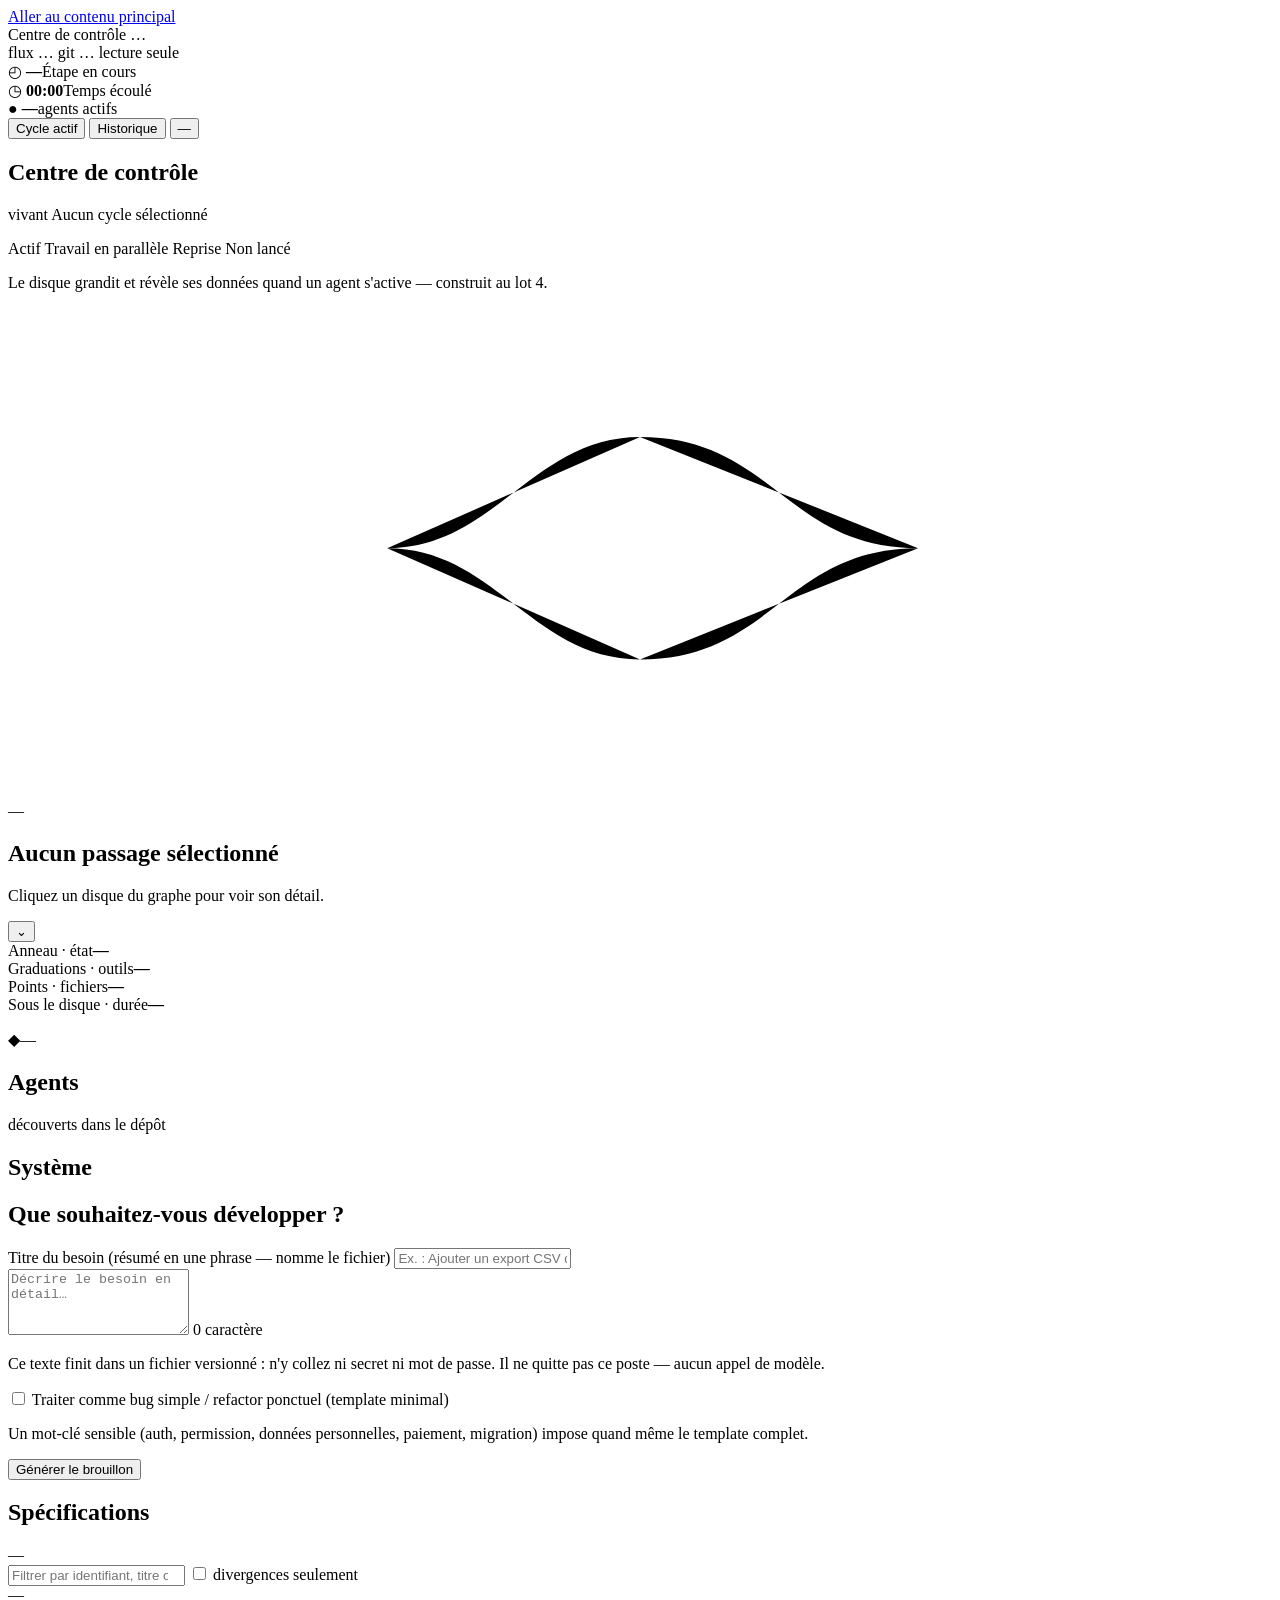
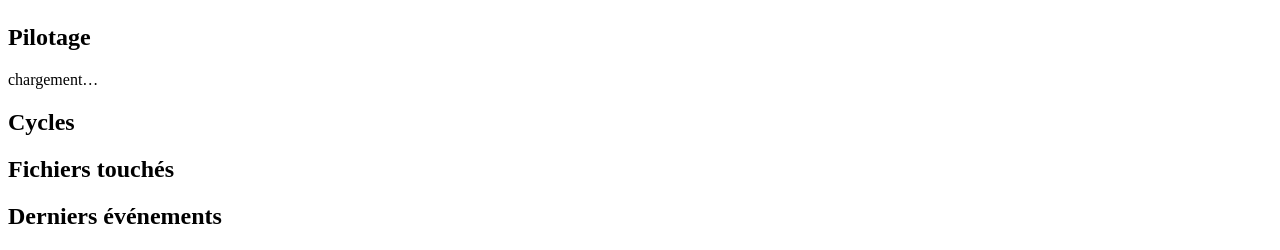
==== control-center/web/index.html @ f53a293d "feat(centre): le graphe d'agents, ses animations, et ce qui se mesure peint Lots 4 et 5 de feature-0" ====
<!doctype html>
<html lang="fr">
<head>
<meta charset="utf-8">
<meta name="viewport" content="width=device-width, initial-scale=1">
<title>Centre de contrôle</title>
<link rel="stylesheet" href="/app.css">
<!-- Amorçage synchrone (feature-019) : posait `data-section` sur <html>
     AVANT le premier rendu. Depuis la structure mono-écran (feature-021,
     cycle 2, lot 3, F7) il n'y a plus de section à masquer/afficher — ce
     script tourne encore (fichier SERVI, inchangé, hors périmètre du lot 3)
     mais son attribut n'a plus aucun lecteur côté app.js. Doit rester un
     fichier SERVI (pas de `<script>` inline : la CSP `default-src 'self'`
     interdit `unsafe-inline`, voir server.py). Thème sombre retiré
     (ADR-0033, lot 1) : ce script ne pose plus `data-theme`. -->
<script src="/theme.js"></script>
</head>
<body>

<div class="bandeau-hote" id="bandeau-hote" role="alert" hidden>
  <p id="bandeau-hote-texte"></p>
  <button type="button" id="bandeau-hote-bouton" class="action-ecriture">Réessayer</button>
</div>

<a class="skip-link" href="#main-content">Aller au contenu principal</a>

<!-- `#porte-jeton`, plus bas, doit rester ENFANT DIRECT DE <body> — c'est ce
     qui permet à `app.js` de poser `inert` sur SES FRÈRES (ce
     `.bandeau-hote`, ce lien, `.app-shell`, `.tiroir`) quand la porte est
     ouverte, et de le retirer à la fermeture (bug-017, absorbée dans ce
     cycle au titre d'ADR-0017 — voir ADR-0038). Ne pas envelopper ces
     éléments dans un conteneur commun : cela romprait la liste des frères
     que `app.js` parcourt. -->
<div class="app-shell">
  <header class="top-app-bar" id="barre">
    <div class="brand-row">
      <div class="brand">
        <span class="brand-mark" aria-hidden="true"><i></i><i></i><i></i><i></i></span>
        <span class="titre">
          <span class="marque">Centre de contrôle</span>
          <span class="projet" id="projet">…</span>
        </span>
      </div>
    </div>
    <div class="top-actions">
      <div class="status-inline">
        <span class="status-dot" aria-hidden="true" id="status-dot"></span>
        <span class="jauge" id="jauge-flux" title="connexion au flux d'événements">flux …</span>
        <span class="jauge" id="jauge-git">git …</span>
        <span class="jauge lecture-seule" id="jauge-pilotage" title="chargement de l'état d'écriture…">lecture seule</span>
      </div>
      <span class="horodatage" id="horodatage"></span>
    </div>
  </header>

  <main class="main" id="main-content" tabindex="-1">

    <div class="visually-hidden" id="a11y-announcement" aria-live="polite" aria-atomic="true"></div>

    <!-- Bande de résumé (classe adoptée `summary-band`, F0) : coquille
         statique — le câblage aux données réelles du cycle vient avec le
         graphe d'agents (F8/F9, lot 4). -->
    <section class="summary-band" aria-label="Résumé du centre de contrôle">
      <div class="summary-item">
        <span class="summary-icon" aria-hidden="true">◴</span>
        <span class="summary-copy"><strong id="summary-step">—</strong><span>Étape en cours</span></span>
      </div>
      <div class="summary-item">
        <span class="summary-icon" aria-hidden="true">◷</span>
        <span class="summary-copy"><strong id="summary-time">00:00</strong><span>Temps écoulé</span></span>
      </div>
      <div class="summary-item">
        <span class="summary-icon" aria-hidden="true">●</span>
        <span class="summary-copy"><strong id="summary-active">—</strong><span>agents actifs</span></span>
      </div>
    </section>

    <!-- Zone de travail (classe adoptée `workspace`) : le graphe d'agents
         (disques, anneau, animations — F8/F9) est construit au LOT 4, pas
         ici. Ce que ce lot livre est la COQUILLE structurelle, avec les 25
         id adoptés par F0 présents et conformes (F4a) — `#cycle-canvas` ne
         contient encore que les 7 connecteurs statiques du prototype,
         aucun disque d'agent (`agent-node`/`agent-wrap`, classes adoptées
         mais quarantinées jusqu'au lot 4 dans `F3A_CLASSES_ADOPTEES_
         ABSENTES`). Le panneau de conversation permanente (`claude-panel`)
         est hors périmètre de ce cycle (feature-022, différé par F0). -->
    <div class="workspace">
      <section class="cycle-surface" aria-labelledby="titre-cycle-surface">
        <div class="cycle-toolbar">
          <div class="cycle-tabs" role="group" aria-label="Vue des cycles">
            <button class="tab-button" type="button" aria-pressed="true">Cycle actif</button>
            <button class="tab-button" type="button" aria-pressed="false">Historique</button>
            <!-- Classe adoptée `small-button` (F0) : sélecteur de cycle,
                 décoratif à ce lot — le contenu réel (numéro de cycle) vient
                 de `rendreCycles`/`etat.workflows`, câblé ci-dessous
                 (F8/F9), la LISTE des cycles antérieurs reste dans
                 l'accordéon « Cycles » (feature-016, inchangé). -->
            <button class="small-button" type="button" id="cycle-indice" aria-label="Cycle affiché">—</button>
          </div>
        </div>

        <div class="cycle-heading-row">
          <div>
            <h1 id="titre-cycle-surface">Centre de contrôle</h1>
            <p class="cycle-subtitle">
              <span class="live-label">vivant</span>
              <span id="cycle-status">Aucun cycle sélectionné</span>
            </p>
          </div>
          <div class="legend" role="group" aria-label="Légende des états">
            <span><i class="active"></i>Actif</span>
            <span><i class="parallel"></i>Travail en parallèle</span>
            <span><i class="reprise"></i>Reprise</span>
            <span><i></i>Non lancé</span>
          </div>
        </div>

        <p class="motion-note" id="motion-note">Le disque grandit et révèle ses données quand un agent s'active — construit au lot 4.</p>

        <div class="cycle-canvas" id="cycle-canvas">
          <svg class="connector-layer" viewBox="0 0 1000 388" preserveAspectRatio="none" aria-hidden="true">
            <path id="link-spec-front" d="M100 190 C165 190 235 190 300 190"></path>
            <path id="link-front-tests" d="M300 190 C385 190 415 102 500 102"></path>
            <path id="link-front-sec" d="M300 190 C385 190 415 278 500 278"></path>
            <path id="link-tests-front2" d="M500 102 C605 102 615 190 720 190"></path>
            <path id="link-sec-front2" d="M500 278 C605 278 615 190 720 190"></path>
            <path id="link-front2-review" d="M720 190 C785 190 835 190 900 190"></path>
            <path id="link-reprise" d="M500 102 C575 28 690 42 720 190" opacity="0"></path>
          </svg>
        </div>

        <!-- Bottom sheet de détail (classe adoptée `detail-sheet`, F11,
             câblée au lot 5) : cliquer un disque du graphe la remplit ;
             chaque valeur est légendée par le libellé du `.metric` qui la
             porte (« Graduations · outils » dit ce que le chiffre compte,
             §16 PIEGES) — valeurs « — » tant que rien n'est sélectionné. -->
        <section class="detail-sheet" aria-labelledby="selected-title">
          <div class="sheet-handle" aria-hidden="true"></div>
          <div class="sheet-heading">
            <div class="selected-agent">
              <span class="selected-mark" id="selected-code">—</span>
              <span class="selected-copy">
                <h2 id="selected-title">Aucun passage sélectionné</h2>
                <p id="selected-task">Cliquez un disque du graphe pour voir son détail.</p>
              </span>
            </div>
            <button class="sheet-toggle" id="sheet-toggle" type="button" aria-expanded="true"
                    aria-controls="sheet-metrics" aria-label="Replier le détail">
              <span aria-hidden="true">⌄</span>
            </button>
          </div>
          <div class="sheet-metrics" id="sheet-metrics">
            <div class="metric"><span>Anneau · état</span><strong id="selected-state">—</strong></div>
            <div class="metric"><span>Graduations · outils</span><strong id="selected-tools">—</strong></div>
            <div class="metric"><span>Points · fichiers</span><strong id="selected-files">—</strong></div>
            <div class="metric"><span>Sous le disque · durée</span><strong id="selected-duration">—</strong></div>
          </div>
        </section>

        <!-- Fil d'état du dépôt (classe adoptée `repo-strip`, F0) — données
             RÉELLES (`etat.git`), câblé dans `rafraichir()` (lot 4) : ni
             décoratif ni figé, contrairement au reste de la coquille du
             lot 3 (PIEGES §16, tout chiffre affiché vient des données). -->
        <p class="repo-strip" id="repo-strip">
          <span aria-hidden="true">◆</span><span id="repo-strip-texte">—</span>
          <span class="ok" id="repo-strip-ok" hidden><span aria-hidden="true">●</span><span class="visually-hidden">dépôt accessible</span></span>
        </p>
      </section>
    </div>

    <section class="bloc" aria-labelledby="titre-agents">
      <h2 id="titre-agents">Agents</h2>
      <p class="note" id="note-agents">découverts dans le dépôt</p>
      <ul class="agents" id="agents"></ul>
    </section>

    <section class="bloc" aria-labelledby="titre-systeme">
      <h2 id="titre-systeme">Système</h2>
      <dl class="systeme" id="systeme"></dl>
    </section>

    <section class="bloc demande" aria-labelledby="titre-demande">
      <h2 id="titre-demande">Que souhaitez-vous développer&nbsp;?</h2>
      <div class="champ-titre">
        <label for="titre-besoin">Titre du besoin (résumé en une phrase — nomme le fichier)</label>
        <input type="text" id="titre-besoin" maxlength="200" autocomplete="off"
          placeholder="Ex. : Ajouter un export CSV des specs affichées">
      </div>
      <textarea id="prompt" rows="4"
        placeholder="Décrire le besoin en détail…"></textarea>
      <span class="compteur" id="compteur-prompt" aria-live="polite">0 caractère</span>
      <p class="note avert">
        Ce texte finit dans un fichier versionné&nbsp;: n'y collez ni secret
        ni mot de passe. Il ne quitte pas ce poste — aucun appel de modèle.
      </p>
      <label class="bascule">
        <input type="checkbox" id="derogation-minimale">
        <span>Traiter comme bug simple / refactor ponctuel (template minimal)</span>
      </label>
      <p class="note">
        Un mot-clé sensible (auth, permission, données personnelles,
        paiement, migration) impose quand même le template complet.
      </p>
      <p class="note erreur" id="erreur-generer-brouillon" role="alert" hidden></p>
      <div class="pilotage-boutons">
        <button type="button" id="bouton-generer-brouillon" class="pilotage-secondaire">Générer le brouillon</button>
      </div>
      <div id="redaction-corps"></div>
    </section>

    <!-- Kanban M3 câblé (F10, feature-021 cycle 2, lot 5) : `#kanban`
         (`.kanban-grid`) est peuplé par `rendreKanban`, lu depuis
         `etat.colonnes` (ADR-0003, jamais figé à Todo/Doing/Done) — une
         colonne par entrée, `column-<classe>` pour l'accroche visuelle.
         `#backlog-count`/`#backlog-column-count` (id adoptés, F4a) restent
         `.visually-hidden` (discrets, `#compteur-specs` reste le compteur
         visible) mais portent désormais la MÊME mesure que lui, jamais une
         seconde source de vérité. -->
    <section class="backlog" aria-labelledby="backlog-title">
      <div class="kanban-heading">
        <div class="kanban-title-row entete-bloc">
          <h2 id="backlog-title">Spécifications</h2>
          <span class="compteur" id="compteur-specs"></span>
          <span class="backlog-count visually-hidden" id="backlog-count">—</span>
        </div>
        <div class="kanban-actions filtres">
          <input type="search" id="filtre" placeholder="Filtrer par identifiant, titre ou statut…"
                 autocomplete="off" spellcheck="false">
          <label class="bascule">
            <input type="checkbox" id="filtre-divergences">
            <span>divergences seulement</span>
          </label>
        </div>
      </div>
      <div class="kanban-viewport" tabindex="0" role="region" aria-label="Backlog, défilement vertical commun aux colonnes">
        <div class="kanban-grid" id="kanban"></div>
      </div>
      <span id="backlog-column-count" class="visually-hidden">—</span>
    </section>

    <section class="bloc" aria-labelledby="titre-pilotage">
      <h2 id="titre-pilotage">Pilotage</h2>
      <div id="pilotage-corps">
        <p class="vide">chargement…</p>
      </div>
    </section>

    <section class="bloc" aria-labelledby="titre-cycles">
      <div class="entete-bloc">
        <h2 id="titre-cycles">Cycles</h2>
      </div>
      <p class="note" id="legende-cycles"></p>
      <ul id="workflows" class="cycles"></ul>
      <p class="note" id="pied-cycles"></p>
    </section>

    <section class="bloc" aria-labelledby="titre-fichiers">
      <h2 id="titre-fichiers">Fichiers touchés</h2>
      <div id="fichiers"></div>
    </section>

    <section class="bloc" aria-labelledby="titre-evenements">
      <h2 id="titre-evenements">Derniers événements</h2>
      <ol class="timeline" id="timeline"></ol>
    </section>

  </main>
</div>

<!-- Gabarit statique du disque d'agent et de la carte kanban — posé ici
     UNIQUEMENT pour fermer F3a (classes adoptées, structure complète du
     prototype) : `app.js` NE LE LIT JAMAIS, il construit ses propres
     éléments par `document.createElement` (PIEGES §38 : le bac à sable JS
     de test ne connaît que les id/classes du HTML STATIQUE — un
     `<template>` cloné à l'exécution y serait invisible, donc inutilisable
     comme SOURCE de rendu ici). `hidden` : retiré du rendu ET de l'arbre
     d'accessibilité — ce n'est ni un doublon visible ni un piège au clavier.
     Le graphe réel est construit dans `#cycle-canvas` (F8/F9) ; le kanban
     3-colonnes est câblé par `rendreKanban` (F10, lot 5) sur ces MÊMES
     classes M3 (`kanban-grid`/`kanban-column`/`feature-card`/`column-*`) —
     ce fragment garde seulement `active-card`, qu'aucune donnée réelle ne
     pilote encore (aucun signal « spec en cours de lancement »), pour que
     F3a continue de voir la classe posée quelque part dans le HTML statique. -->
<div hidden aria-hidden="true" id="gabarits-adoptes">
  <div class="agent-wrap">
    <button class="agent-node state-pending" type="button">
      <span class="work-orbit"></span>
      <span class="work-dot"></span>
      <span class="tool-ticks"></span>
      <span class="agent-face">
        <span class="agent-code">??</span>
        <span class="agent-data"><span class="file-dots"><i></i><i></i><i></i></span></span>
      </span>
    </button>
    <span class="agent-name"><strong>—</strong></span>
    <span class="agent-duration">—</span>
  </div>
  <div class="kanban-grid">
    <section class="kanban-column column-todo">
      <div class="column-title"><span class="column-label"><i></i>Todo</span><span>—</span></div>
      <article class="feature-card active-card">
        <p>—</p>
        <div class="card-footer"><span class="priority-high">—</span></div>
      </article>
    </section>
    <section class="kanban-column column-doing">
      <div class="column-title"><span class="column-label"><i></i>Doing</span><span>—</span></div>
    </section>
    <section class="kanban-column column-done">
      <div class="column-title"><span class="column-label"><i></i>Done</span><span>—</span></div>
    </section>
  </div>
</div>

<div class="tiroir" id="tiroir" hidden>
  <div class="tiroir-barre">
    <span id="tiroir-titre"></span>
    <button type="button" id="tiroir-fermer" aria-label="Fermer">✕</button>
  </div>
  <pre id="tiroir-contenu"></pre>
</div>

<div class="porte" id="porte-jeton" role="dialog" aria-modal="true"
     aria-labelledby="porte-titre" hidden>
  <div class="porte-fond"></div>
  <div class="porte-carte">
    <h2 id="porte-titre"></h2>
    <p id="porte-corps" class="note"></p>
    <label for="porte-champ">Jeton de pilotage</label>
    <input type="password" id="porte-champ" autocomplete="off" aria-describedby="porte-aide">
    <p id="porte-aide" class="note">Le même jeton sert à consulter et à lancer.</p>
    <p id="porte-erreur" class="note" role="alert" hidden></p>
    <button type="button" id="porte-bouton" class="action-ecriture"></button>
  </div>
</div>

<!-- Module PUR du diagramme de déroulé (feature-017) — chargé AVANT app.js,
     qui appelle sa fonction `disposer()`. Zéro dépendance (ADR-0006), zéro
     import : les deux fichiers partagent la portée globale d'un script
     classique, pas un module. -->
<script src="/diagramme.js"></script>
<script src="/app.js"></script>
</body>
</html>
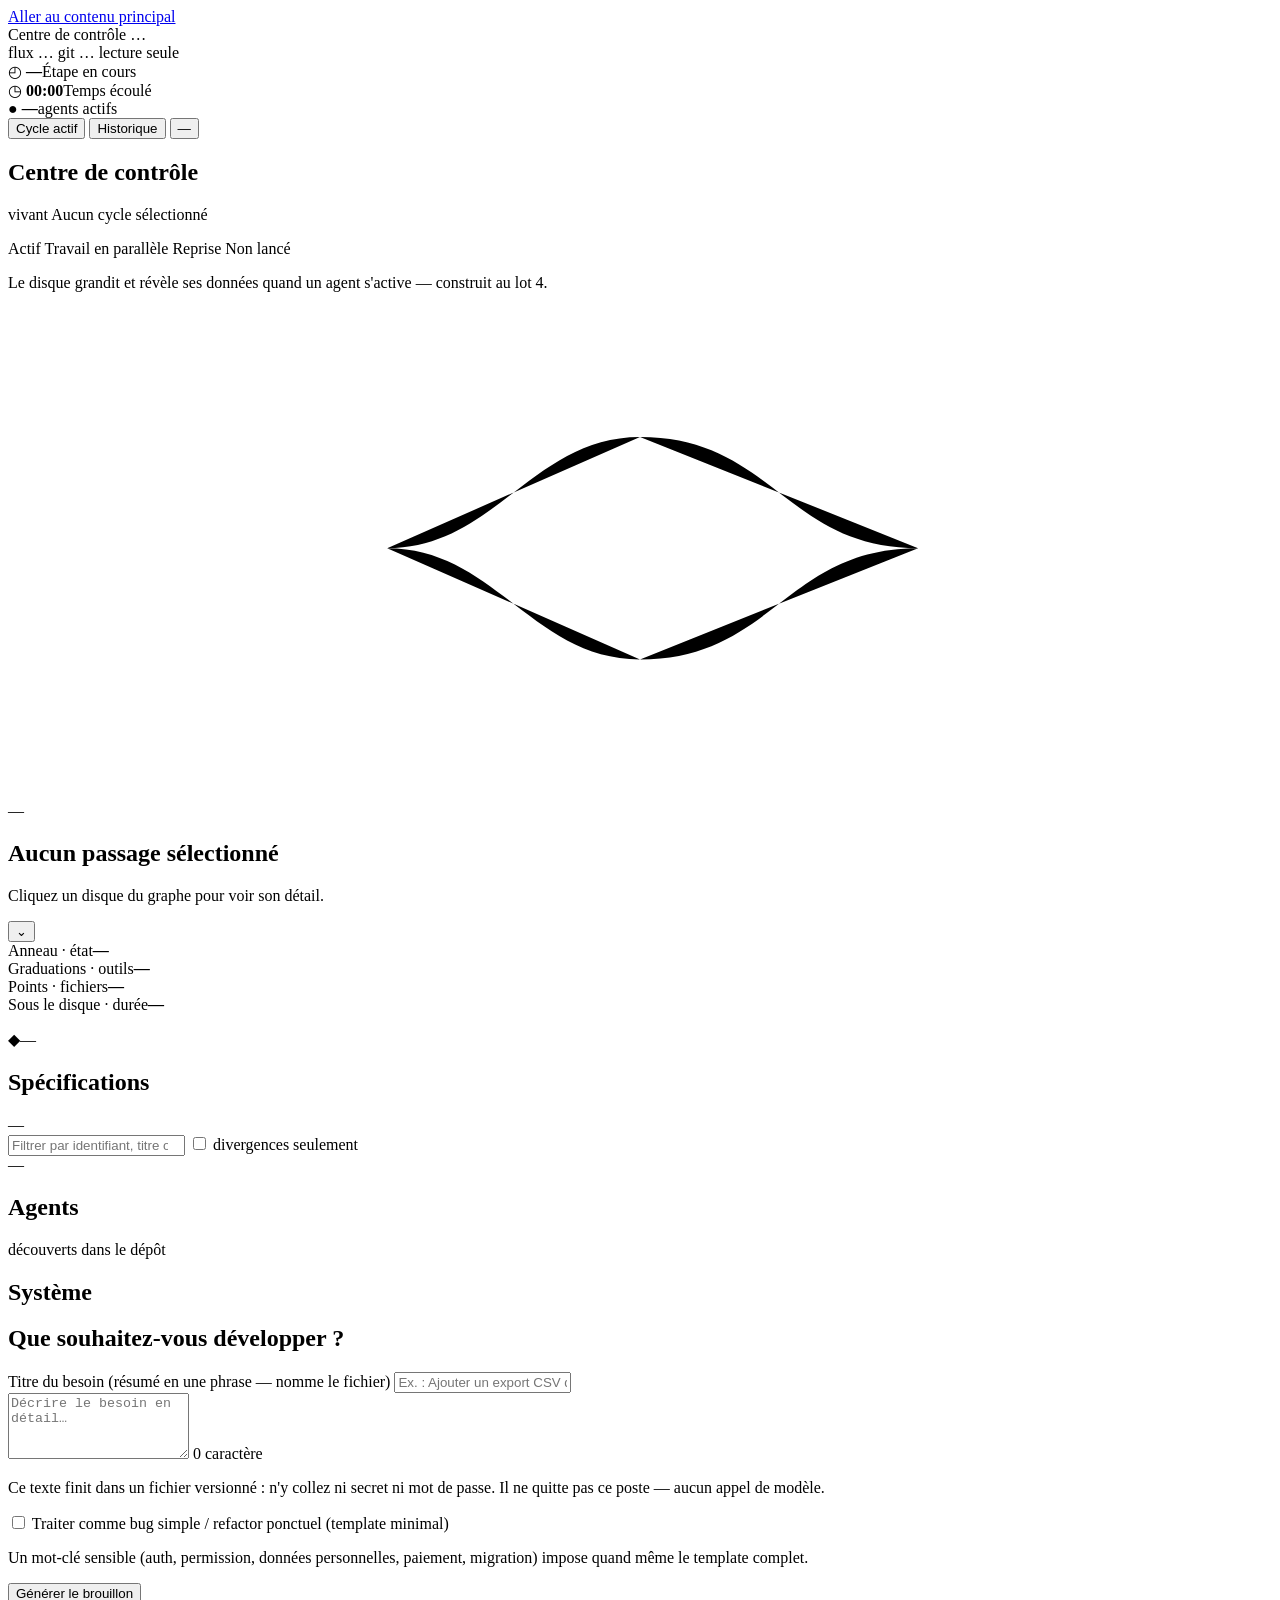
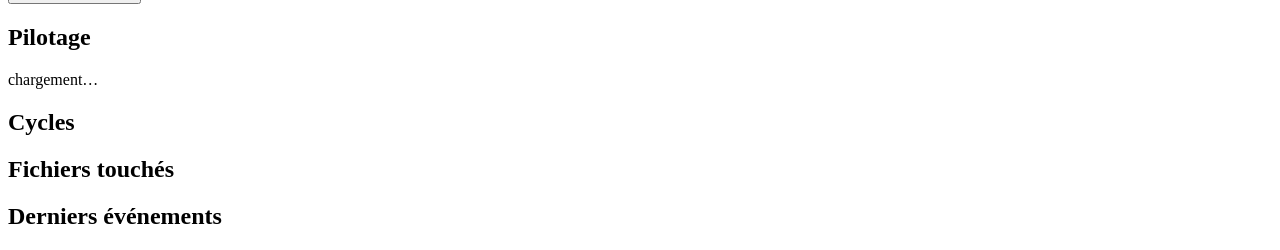
==== commit 86964f69: "fix(centre): le système visuel s'applique enfin, et deux gardes cessent d'être creuses Deux travaux " ====
--- a/control-center/web/index.html
+++ b/control-center/web/index.html
@@ -168,6 +168,42 @@
       </section>
     </div>
 
+    <!-- Kanban M3 câblé (F10, feature-021 cycle 2, lot 5) : `#kanban`
+         (`.kanban-grid`) est peuplé par `rendreKanban`, lu depuis
+         `etat.colonnes` (ADR-0003, jamais figé à Todo/Doing/Done) — une
+         colonne par entrée, `column-<classe>` pour l'accroche visuelle.
+         `#backlog-count`/`#backlog-column-count` (id adoptés, F4a) restent
+         `.visually-hidden` (discrets, `#compteur-specs` reste le compteur
+         visible) mais portent désormais la MÊME mesure que lui, jamais une
+         seconde source de vérité.
+         Remonté directement sous la feuille de détail (feature-021, cycle 2,
+         lot 6, reboucle de fidélité, F18) : le prototype place le Backlog en
+         second élément visible, juste après le graphe — cette section vivait
+         jusque-là enterrée sous Agents/Système/demande, que le prototype ne
+         positionne pas du tout (sections préexistantes du centre, conservées
+         mais reléguées APRÈS le kanban, feature-021 cycle 2 notes §2). -->
+    <section class="backlog" aria-labelledby="backlog-title">
+      <div class="kanban-heading">
+        <div class="kanban-title-row entete-bloc">
+          <h2 id="backlog-title">Spécifications</h2>
+          <span class="compteur" id="compteur-specs"></span>
+          <span class="backlog-count visually-hidden" id="backlog-count">—</span>
+        </div>
+        <div class="kanban-actions filtres">
+          <input type="search" id="filtre" placeholder="Filtrer par identifiant, titre ou statut…"
+                 autocomplete="off" spellcheck="false">
+          <label class="bascule">
+            <input type="checkbox" id="filtre-divergences">
+            <span>divergences seulement</span>
+          </label>
+        </div>
+      </div>
+      <div class="kanban-viewport" tabindex="0" role="region" aria-label="Backlog, défilement vertical commun aux colonnes">
+        <div class="kanban-grid" id="kanban"></div>
+      </div>
+      <span id="backlog-column-count" class="visually-hidden">—</span>
+    </section>
+
     <section class="bloc" aria-labelledby="titre-agents">
       <h2 id="titre-agents">Agents</h2>
       <p class="note" id="note-agents">découverts dans le dépôt</p>
@@ -206,36 +242,6 @@
         <button type="button" id="bouton-generer-brouillon" class="pilotage-secondaire">Générer le brouillon</button>
       </div>
       <div id="redaction-corps"></div>
-    </section>
-
-    <!-- Kanban M3 câblé (F10, feature-021 cycle 2, lot 5) : `#kanban`
-         (`.kanban-grid`) est peuplé par `rendreKanban`, lu depuis
-         `etat.colonnes` (ADR-0003, jamais figé à Todo/Doing/Done) — une
-         colonne par entrée, `column-<classe>` pour l'accroche visuelle.
-         `#backlog-count`/`#backlog-column-count` (id adoptés, F4a) restent
-         `.visually-hidden` (discrets, `#compteur-specs` reste le compteur
-         visible) mais portent désormais la MÊME mesure que lui, jamais une
-         seconde source de vérité. -->
-    <section class="backlog" aria-labelledby="backlog-title">
-      <div class="kanban-heading">
-        <div class="kanban-title-row entete-bloc">
-          <h2 id="backlog-title">Spécifications</h2>
-          <span class="compteur" id="compteur-specs"></span>
-          <span class="backlog-count visually-hidden" id="backlog-count">—</span>
-        </div>
-        <div class="kanban-actions filtres">
-          <input type="search" id="filtre" placeholder="Filtrer par identifiant, titre ou statut…"
-                 autocomplete="off" spellcheck="false">
-          <label class="bascule">
-            <input type="checkbox" id="filtre-divergences">
-            <span>divergences seulement</span>
-          </label>
-        </div>
-      </div>
-      <div class="kanban-viewport" tabindex="0" role="region" aria-label="Backlog, défilement vertical commun aux colonnes">
-        <div class="kanban-grid" id="kanban"></div>
-      </div>
-      <span id="backlog-column-count" class="visually-hidden">—</span>
     </section>
 
     <section class="bloc" aria-labelledby="titre-pilotage">
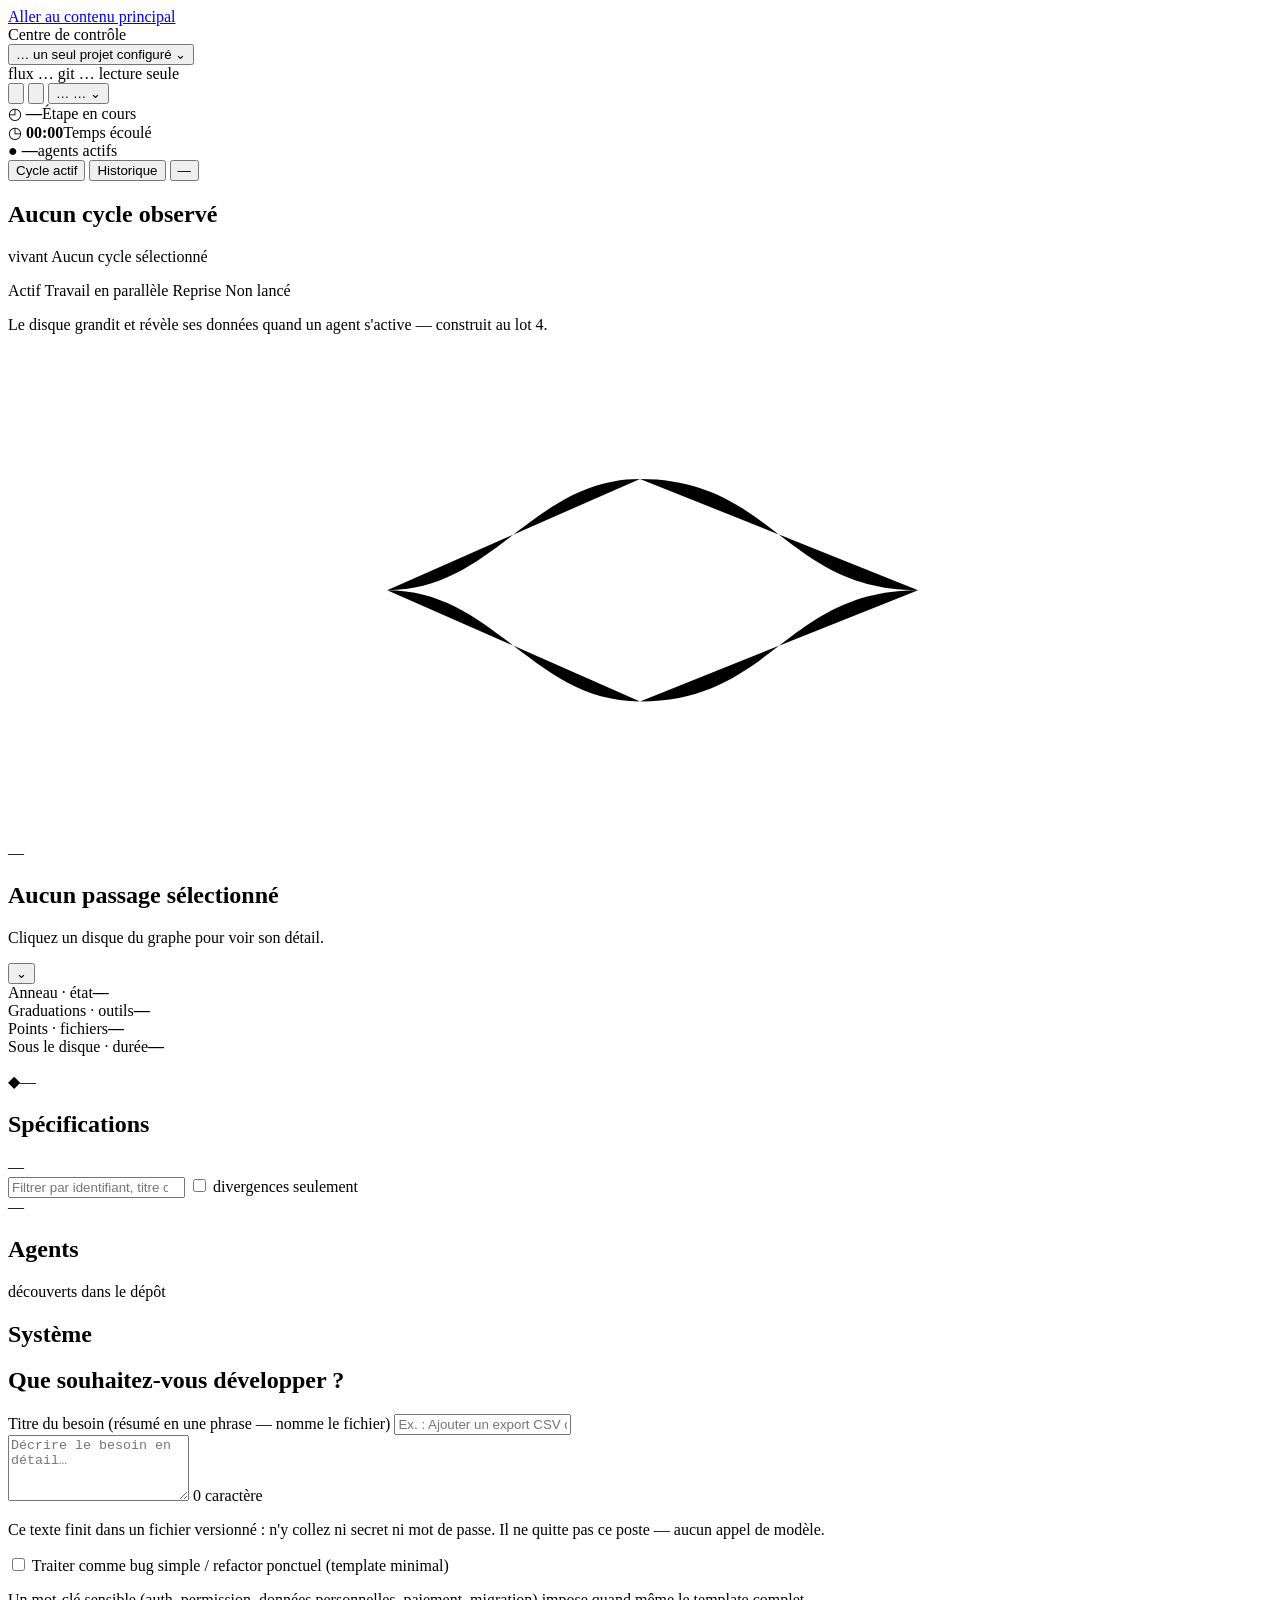
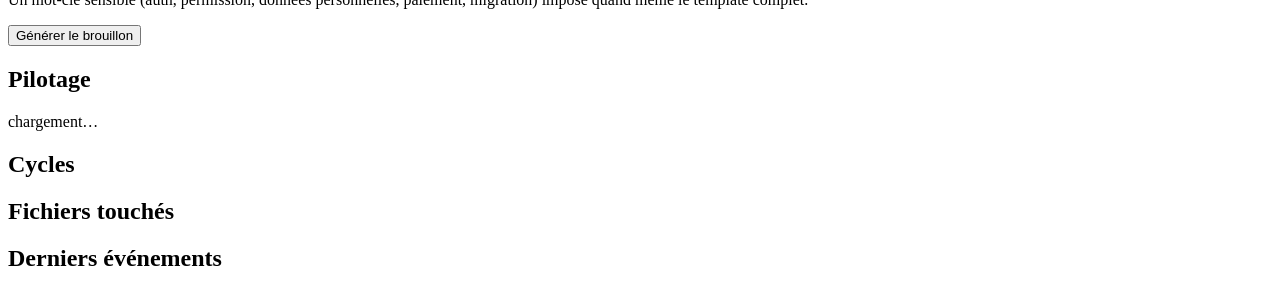
==== commit ed05766a: "feat(centre): la fidélité se mesure contre le prototype chargé, et la barre revient Lots 6, 7 et 8 d" ====
--- a/control-center/web/index.html
+++ b/control-center/web/index.html
@@ -36,11 +36,28 @@
     <div class="brand-row">
       <div class="brand">
         <span class="brand-mark" aria-hidden="true"><i></i><i></i><i></i><i></i></span>
-        <span class="titre">
-          <span class="marque">Centre de contrôle</span>
-          <span class="projet" id="projet">…</span>
-        </span>
-      </div>
+        <span class="marque">Centre de contrôle</span>
+      </div>
+      <!-- `project-switcher` FUSIONNE avec `#projet` (feature-021, cycle 2,
+           lot 7, arbitrage architect 2026-09-22 08:10, point (3)) : le
+           prototype (l.651) ne câble ce bouton nulle part dans son script
+           (0 référence) — LE REPRODUIRE INERTE EST LA FIDÉLITÉ, pas un
+           compromis. `aria-disabled="true"`, JAMAIS `disabled` : `disabled`
+           sortirait l'élément du parcours clavier, et le motif ne
+           s'annoncerait alors jamais. Un SEUL projet configuré aujourd'hui
+           (`config.py`, défaut "Projet sans nom") : le motif est donc écrit
+           en TEXTE VISIBLE à côté du nom, pas seulement dans l'aria-label —
+           écart déclaré et assumé au prototype, qui ne montre qu'un
+           chevron. Deux états du nom : projet nommé, ou défaut backend
+           « Projet sans nom » — les deux sont déjà servis tels quels par
+           `etat.projet` (`app.js`), rien à ajouter côté frontend pour ce
+           second état. -->
+      <button class="project-switcher" type="button" aria-disabled="true"
+              aria-label="Changer de projet — un seul projet configuré">
+        <span class="projet" id="projet">…</span>
+        <span class="project-switcher-motif">un seul projet configuré</span>
+        <span aria-hidden="true">⌄</span>
+      </button>
     </div>
     <div class="top-actions">
       <div class="status-inline">
@@ -49,6 +66,43 @@
         <span class="jauge" id="jauge-git">git …</span>
         <span class="jauge lecture-seule" id="jauge-pilotage" title="chargement de l'état d'écriture…">lecture seule</span>
       </div>
+      <!-- Markup/classes/cible 48px repris TELS QUELS du prototype (l.655),
+           même traitement inerte que `project-switcher` : `aria-disabled`,
+           motif en clair dans l'aria-label, AUCUN `:hover` (un survol actif
+           suggérerait une affordance qui n'existe pas). Badge « 3 » RETIRÉ
+           (donnée d'exemple, décision humaine 2026-09-22) : aucune source de
+           données de notifications n'existe dans ce module — l'élément
+           reste dans le DOM (classe adoptée F0) mais `hidden`, jamais un
+           compte fabriqué. -->
+      <button class="icon-button notification-button" type="button" aria-disabled="true"
+              aria-label="Notifications — aucune notification disponible depuis l'interface">
+        <svg viewBox="0 0 24 24" aria-hidden="true" focusable="false"><path d="M18 8a6 6 0 0 0-12 0c0 7-3 7-3 9h18c0-2-3-2-3-9"></path><path d="M10 21h4"></path></svg>
+        <span class="notification-badge" aria-hidden="true" hidden></span>
+      </button>
+      <!-- Prototype l.659 : « Ouvrir les réglages ». Aucun réglage n'est
+           exposé par ce module — pas de propriétaire fonctionnel — un
+           bouton mort étant interdit, le motif l'annonce en clair
+           (feature-021, cycle 2, lot 7). -->
+      <button class="icon-button" type="button" aria-disabled="true"
+              aria-label="Réglages — aucun réglage disponible depuis l'interface">
+        <svg viewBox="0 0 24 24" aria-hidden="true" focusable="false"><path d="M12.22 2h-.44a2 2 0 0 0-2 2v.18a2 2 0 0 1-1 1.73l-.43.25a2 2 0 0 1-2 0l-.15-.08a2 2 0 0 0-2.73.73l-.22.38a2 2 0 0 0 .73 2.73l.15.09a2 2 0 0 1 1 1.74v.5a2 2 0 0 1-1 1.74l-.15.09a2 2 0 0 0-.73 2.73l.22.38a2 2 0 0 0 2.73.73l.15-.08a2 2 0 0 1 2 0l.43.25a2 2 0 0 1 1 1.73V20a2 2 0 0 0 2 2h.44a2 2 0 0 0 2-2v-.18a2 2 0 0 1 1-1.73l.43-.25a2 2 0 0 1 2 0l.15.08a2 2 0 0 0 2.73-.73l.22-.38a2 2 0 0 0-.73-2.73l-.15-.09a2 2 0 0 1-1-1.74v-.5a2 2 0 0 1 1-1.74l.15-.09a2 2 0 0 0 .73-2.73l-.22-.38a2 2 0 0 0-2.73-.73l-.15.08a2 2 0 0 1-2 0l-.43-.25a2 2 0 0 1-1-1.73V4a2 2 0 0 0-2-2Z"></path><circle cx="12" cy="12" r="3"></circle></svg>
+      </button>
+      <!-- Identité (feature-021, cycle 2, lot 7, GATE S4) : SEULE source
+           autorisée = `git config --get user.name`, exposée UNIQUEMENT par
+           `/api/etat.identite` (S4.1/S4.3, jamais `user.email`). Initiales
+           dérivées CÔTÉ CLIENT du nom réel (S4.2, `initialesDepuisNom`,
+           app.js) — jamais une image externe, la CSP `img-src 'self' data:`
+           n'est pas assouplie. `account-button` reste INERTE (S4.5) :
+           n'appelle AUCUNE route, même traitement `aria-disabled` que les
+           autres contrôles inertes de cette barre. Contenu initial neutre,
+           remplacé par `rendreIdentite()` (app.js) dès la première réponse
+           de `/api/etat`. -->
+      <button class="account-button" type="button" id="account-button" aria-disabled="true"
+              aria-label="Compte — identité non disponible, aucune action de compte disponible depuis l'interface">
+        <span class="avatar" id="avatar" aria-hidden="true">…</span>
+        <span class="user-name" id="user-name">…</span>
+        <span aria-hidden="true">⌄</span>
+      </button>
       <span class="horodatage" id="horodatage"></span>
     </div>
   </header>
@@ -85,7 +139,7 @@
          ABSENTES`). Le panneau de conversation permanente (`claude-panel`)
          est hors périmètre de ce cycle (feature-022, différé par F0). -->
     <div class="workspace">
-      <section class="cycle-surface" aria-labelledby="titre-cycle-surface">
+      <section class="cycle-surface" aria-labelledby="cycle-title">
         <div class="cycle-toolbar">
           <div class="cycle-tabs" role="group" aria-label="Vue des cycles">
             <button class="tab-button" type="button" aria-pressed="true">Cycle actif</button>
@@ -101,7 +155,16 @@
 
         <div class="cycle-heading-row">
           <div>
-            <h1 id="titre-cycle-surface">Centre de contrôle</h1>
+            <!-- id ADOPTÉ du prototype (l.687, PARTITION_IDS) — cible
+                 `aria-labelledby` de `.cycle-surface`, jamais une chaîne
+                 vide (feature-021, cycle 2, lot 7). TROIS états prévus
+                 (ADR-0023) : titre de spec connu (lot 10, pas encore
+                 câblé) ; pas de titre mais cycle OBSERVÉ → « Cycle #N »
+                 (`indice_cycle`, donnée réelle, `app.js`) ; aucun cycle
+                 observé → libellé factuel dédié, posé ici comme contenu
+                 initial et repris tel quel par `app.js` tant qu'aucun
+                 cycle n'est chargé. -->
+            <h1 id="cycle-title">Aucun cycle observé</h1>
             <p class="cycle-subtitle">
               <span class="live-label">vivant</span>
               <span id="cycle-status">Aucun cycle sélectionné</span>
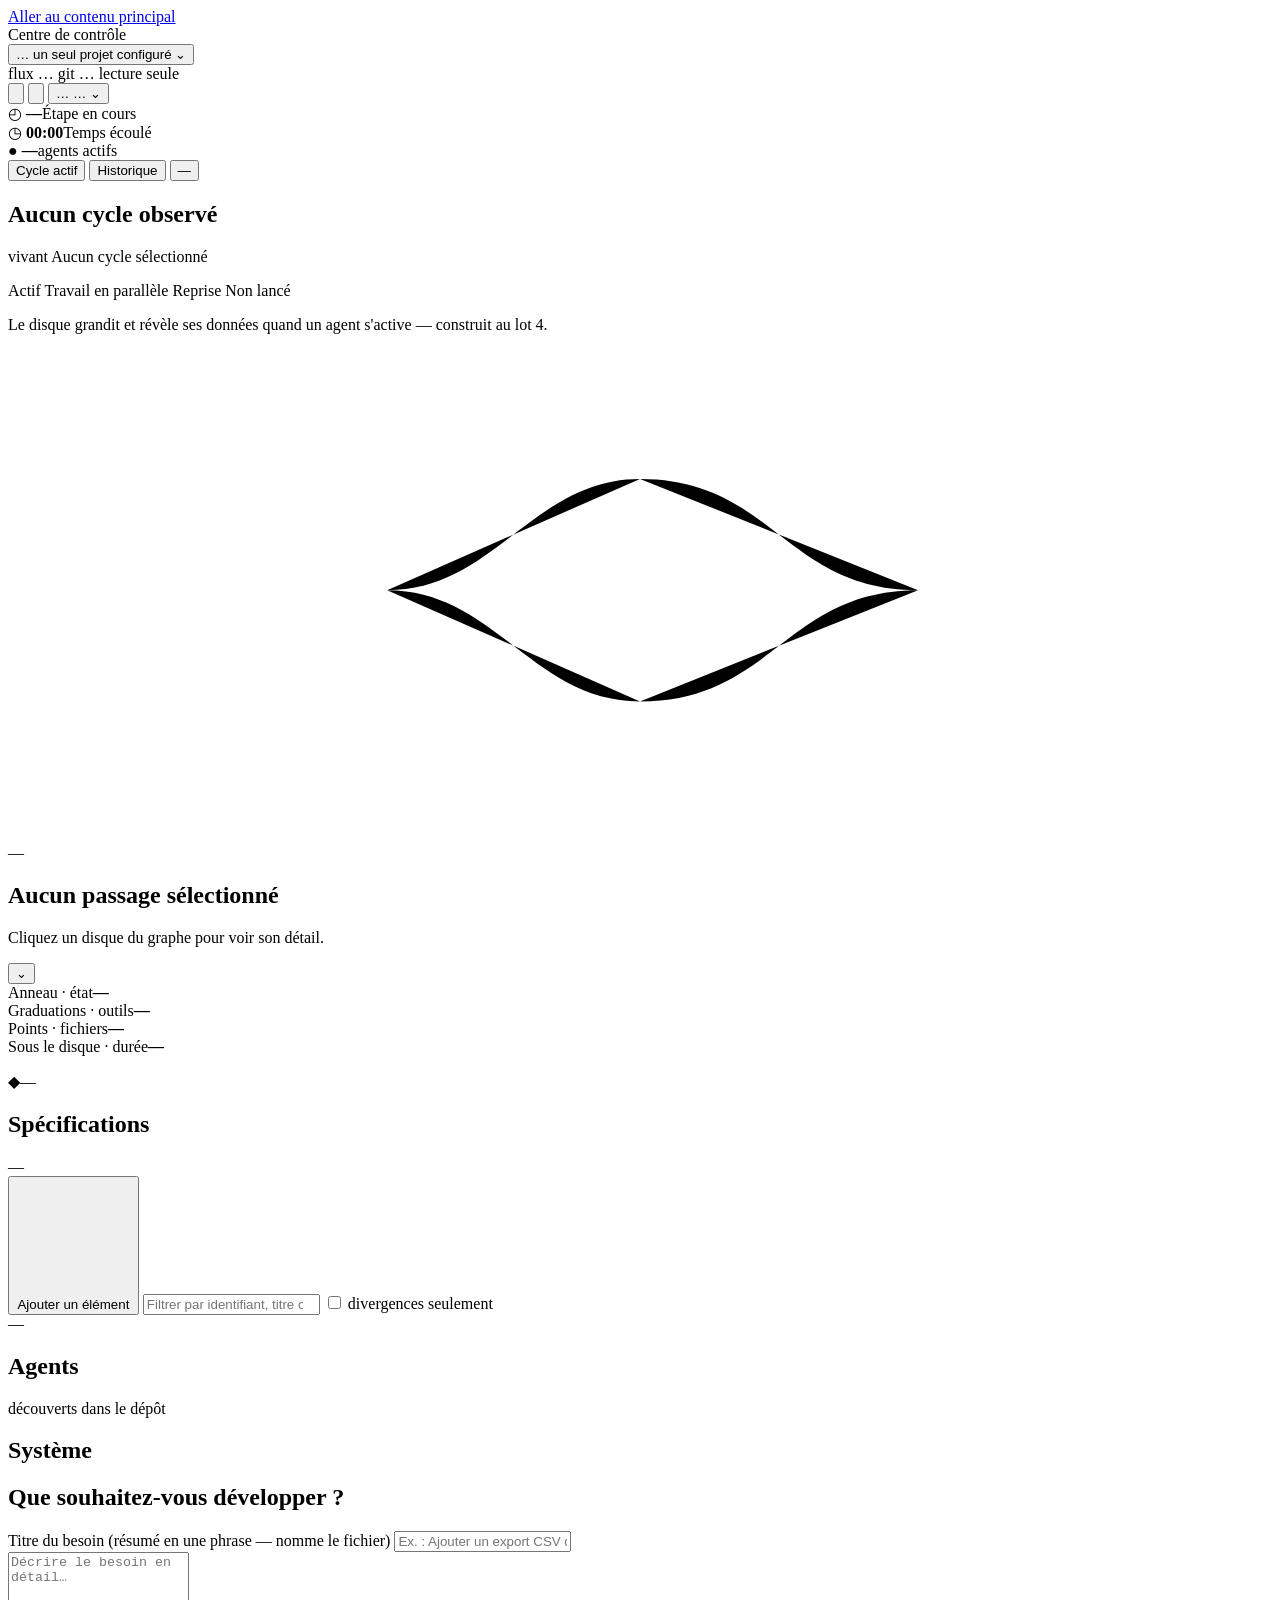
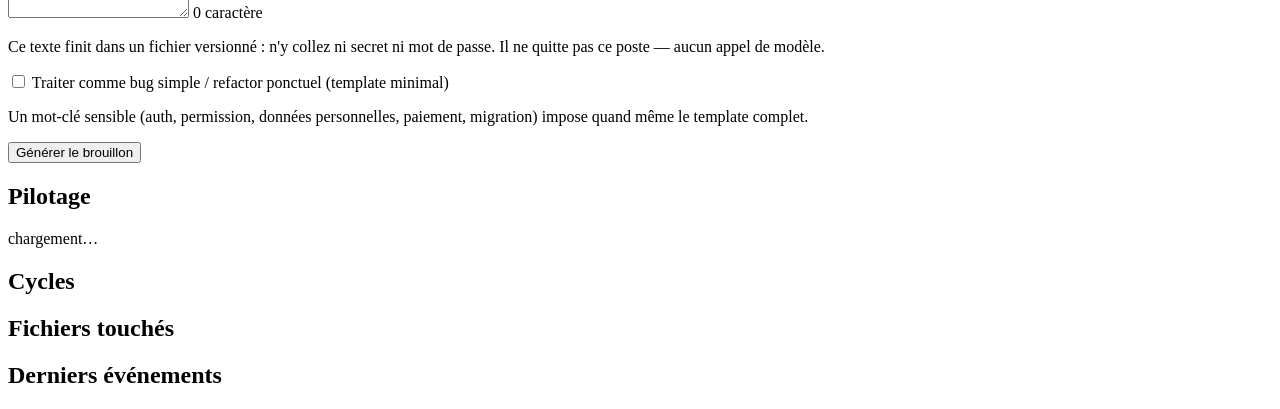
==== commit d7682c38: "feat(centre): les modales du backlog, et une barre de progression qui ne ment pas Lot 10 de feature-" ====
--- a/control-center/web/index.html
+++ b/control-center/web/index.html
@@ -253,6 +253,19 @@
           <span class="backlog-count visually-hidden" id="backlog-count">—</span>
         </div>
         <div class="kanban-actions filtres">
+          <!-- `open-add-item`/`add-item-button` repris du prototype (l.769,
+               feature-025, lots 9-10). ⚠️ Écart déclaré : le formulaire qu'il
+               ouvre reste INERTE à la soumission — `#add-item-dialog` fait
+               partie du périmètre visuel/structurel de ce lot (F0, table de
+               partition), mais la rédaction de la spec par Claude est
+               `feature-024`, hors périmètre (voir la section « Hors
+               périmètre » de cette spec). `surSoumissionAjoutInerte`
+               (app.js) le dit en clair plutôt que de fabriquer un appel
+               réseau que ce lot ne spécifie pas. -->
+          <button class="add-item-button" id="open-add-item" type="button">
+            <svg viewBox="0 0 24 24" aria-hidden="true" focusable="false"><path d="M12 5v14M5 12h14"></path></svg>
+            <span>Ajouter un élément</span>
+          </button>
           <input type="search" id="filtre" placeholder="Filtrer par identifiant, titre ou statut…"
                  autocomplete="off" spellcheck="false">
           <label class="bascule">
@@ -368,7 +381,10 @@
     <section class="kanban-column column-todo">
       <div class="column-title"><span class="column-label"><i></i>Todo</span><span>—</span></div>
       <article class="feature-card active-card">
+        <button class="more-button" type="button" aria-haspopup="menu" aria-controls="context-menu" aria-expanded="false">⋮</button>
+        <h3><button class="card-title-button" type="button">—</button></h3>
         <p>—</p>
+        <div class="progress-track" aria-hidden="true"><i></i></div>
         <div class="card-footer"><span class="priority-high">—</span></div>
       </article>
     </section>
@@ -387,6 +403,22 @@
     <button type="button" id="tiroir-fermer" aria-label="Fermer">✕</button>
   </div>
   <pre id="tiroir-contenu"></pre>
+  <!-- feature-025 (B2, lot 10) : surface de MODIFICATION d'une spec —
+       compare-and-write sur `POST /api/spec/modifier` (empreinte lue au
+       `GET`, GATE P1 S2.3). Aucune maquette dédiée n'a été produite pour
+       cet écran (`ux-ui-designer` explicitement non invoqué sur cette spec,
+       « le menu est spécifié par la maquette » — feature-025, Agents
+       requis) : réutilise le tiroir EXISTANT plutôt que d'inventer un
+       nouveau patron visuel (règle « sobriété UI »). -->
+  <form id="tiroir-edition" hidden>
+    <label class="visually-hidden" for="tiroir-edition-texte">Contenu Markdown de la spec</label>
+    <textarea id="tiroir-edition-texte" rows="20"></textarea>
+    <p class="note erreur" id="tiroir-edition-erreur" role="alert" hidden></p>
+    <div class="form-buttons">
+      <button type="button" class="cancel" id="tiroir-edition-annuler">Annuler</button>
+      <button type="submit" class="submit" id="tiroir-edition-enregistrer">Enregistrer</button>
+    </div>
+  </form>
 </div>
 
 <div class="porte" id="porte-jeton" role="dialog" aria-modal="true"
@@ -403,6 +435,97 @@
   </div>
 </div>
 
+<!-- feature-025 (lots 9-10) — menu contextuel et les trois `<dialog>` du
+     prototype. ENFANTS DIRECTS DE `<body>`, comme `#porte-jeton` : quand la
+     porte s'ouvre, `fixerInerteAutourDeLaPorte` les traite déjà comme
+     n'importe quel autre frère (aucun code à dupliquer pour ce sens-là).
+     Dans l'AUTRE sens — un de CES éléments ouvert doit rendre le reste
+     inatteignable — les deux `<dialog>` s'appuient sur la sémantique modale
+     NATIVE du navigateur (`showModal()` place le reste du document en
+     dehors du top layer, donc hors de la portée du focus et du clic,
+     PIEGES §15 vérifié sur ce module au lot 5 pour `#porte-jeton`, qui n'est
+     PAS un `<dialog>` et a dû recevoir `fixerInerteAutourDeLaPorte` pour
+     cette raison précise) : aucune duplication du mécanisme, mesurée par
+     `test_app_feature025_navigateur.py` plutôt que supposée. `#context-menu`
+     n'est PAS un `<dialog>` (comme dans le prototype : un menu n'est pas une
+     modale plein-écran) — sa fermeture au clic extérieur/Échap/redimension-
+     nement est gérée par `app.js`, jamais par `inert`. -->
+<div class="context-menu" id="context-menu" role="menu" hidden>
+  <button class="menu-item launch-action" id="menu-launch-cycle" type="button" role="menuitem"><span class="menu-icon" aria-hidden="true">▶</span><span>Lancer un cycle</span></button>
+  <div class="menu-divider" id="launch-divider"></div>
+  <button class="menu-item" id="view-details" type="button" role="menuitem"><span class="menu-icon" aria-hidden="true">◉</span><span>Voir les détails</span></button>
+  <button class="menu-item" id="edit-item" type="button" role="menuitem"><span class="menu-icon" aria-hidden="true">✎</span><span>Modifier</span></button>
+  <div class="menu-divider"></div>
+  <button class="menu-item danger" id="delete-item" type="button" role="menuitem"><span class="menu-icon" aria-hidden="true">⌫</span><span>Supprimer</span></button>
+</div>
+
+<dialog class="feature-dialog" id="feature-dialog" aria-labelledby="feature-title" aria-describedby="feature-description">
+  <div class="feature-dialog-header">
+    <div class="feature-dialog-heading"><span class="feature-kind" id="feature-kind">Feature</span><h2 id="feature-title">—</h2></div>
+    <button class="icon-button feature-close" id="close-feature" type="button" aria-label="Fermer le détail"><span aria-hidden="true">×</span></button>
+  </div>
+  <div class="feature-dialog-body">
+    <div class="feature-meta"><span class="feature-chip todo" id="feature-status">—</span><span class="feature-chip high" id="feature-priority">—</span><span class="feature-chip" id="feature-agent">Agent · —</span></div>
+    <section class="feature-section"><h3>Description</h3><p id="feature-description"></p></section>
+    <section class="feature-section"><h3>Critères d’acceptation</h3><ul id="feature-criteria"></ul></section>
+    <section class="feature-section"><div class="feature-facts"><div class="feature-fact"><span>Dépendance</span><strong id="feature-dependency"></strong></div><div class="feature-fact"><span>Dernière mise à jour</span><strong id="feature-updated"></strong></div></div></section>
+  </div>
+  <div class="feature-dialog-actions"><button class="secondary" id="feature-edit" type="button">Modifier</button><button class="primary" id="feature-done" type="button">Fermer</button></div>
+</dialog>
+
+<!-- `#add-item-dialog` : markup/classes repris tels quels du prototype
+     (l.822-844) pour la fidélité structurelle (F0). Sa soumission reste
+     INERTE — voir le commentaire sur `#open-add-item` plus haut : câbler un
+     vrai appel réseau ici sortirait du périmètre déclaré de cette spec
+     (« rédaction par Claude » = feature-024). Ouverture/fermeture et
+     validation de formulaire (HTML natif, `required`) restent fonctionnelles. -->
+<dialog class="add-item-dialog" id="add-item-dialog" aria-labelledby="add-item-title" aria-describedby="add-item-intro">
+  <div class="feature-dialog-header">
+    <div class="feature-dialog-heading"><span class="feature-kind">Backlog</span><h2 id="add-item-title">Ajouter un élément</h2></div>
+    <button class="icon-button feature-close" id="close-add-item" type="button" aria-label="Fermer le formulaire"><span aria-hidden="true">×</span></button>
+  </div>
+  <form class="add-item-form" id="add-item-form">
+    <div class="add-item-body">
+      <p class="form-intro" id="add-item-intro">Décrivez le besoin. Cette action n’est pas encore reliée à l’écriture — voir feature-024.</p>
+      <div class="form-grid">
+        <fieldset class="form-field full" style="border:0;padding:0;margin:0">
+          <legend class="field-label">Type d’élément</legend>
+          <div class="type-segment">
+            <label class="type-option"><input type="radio" name="item-type" value="feature" checked><span>Feature</span></label>
+            <label class="type-option"><input type="radio" name="item-type" value="bug"><span>Bug</span></label>
+          </div>
+        </fieldset>
+        <div class="form-field full"><label for="item-description">Description <span aria-hidden="true">*</span></label><textarea id="item-description" name="description" required maxlength="280" placeholder="Décrivez le besoin ou le comportement observé…"></textarea><span class="field-help">Une ou deux phrases centrées sur le résultat attendu.</span></div>
+        <div class="form-field full"><label for="item-priority">Priorité</label><select id="item-priority" name="priority"><option value="Moyenne" selected>Moyenne</option><option value="Haute">Haute</option><option value="Basse">Basse</option></select></div>
+      </div>
+    </div>
+    <div class="add-item-actions"><span class="required-note"><span aria-hidden="true">*</span> Champs obligatoires</span><div class="form-buttons"><button class="cancel" id="cancel-add-item" type="button">Annuler</button><button class="submit" type="submit">Ajouter au backlog</button></div></div>
+  </form>
+</dialog>
+
+<!-- `#delete-dialog` : DÉVIATION DÉLIBÉRÉE du prototype (l.846), qui ne
+     porte qu'un Oui/Non. Le backend (`gestion_spec.supprimer`, GATE P1
+     S2.8) exige une `confirmation_nom` EXACTE — l'ajout d'un champ de
+     saisie est la conséquence directe de ce contrat serveur, pas une
+     invention gratuite (feature-025, F3 : « confirmation nommant
+     précisément l'élément »). `delete-confirm-input`/`delete-confirm-
+     bouton` ne figurent pas dans la table F0 (le prototype ne les porte
+     pas) : ajoutés à `IDS` (test_app_bug012.js) comme tout autre id réel. -->
+<dialog id="delete-dialog" aria-labelledby="delete-title" aria-describedby="delete-copy">
+  <h2 id="delete-title">Supprimer cet élément ?</h2>
+  <p id="delete-copy">Cette action supprimera définitivement la feature.</p>
+  <div class="form-field full">
+    <label for="delete-confirm-input" id="delete-confirm-label">Tapez l’identifiant pour confirmer</label>
+    <input type="text" id="delete-confirm-input" autocomplete="off" aria-describedby="delete-confirm-aide">
+    <span class="field-help" id="delete-confirm-aide"></span>
+  </div>
+  <p class="note erreur" id="delete-erreur" role="alert" hidden></p>
+  <div class="dialog-actions">
+    <button class="cancel" id="cancel-delete" type="button">Annuler</button>
+    <button class="confirm" id="delete-confirm-bouton" type="button" disabled>Supprimer</button>
+  </div>
+</dialog>
+
 <!-- Module PUR du diagramme de déroulé (feature-017) — chargé AVANT app.js,
      qui appelle sa fonction `disposer()`. Zéro dépendance (ADR-0006), zéro
      import : les deux fichiers partagent la portée globale d'un script
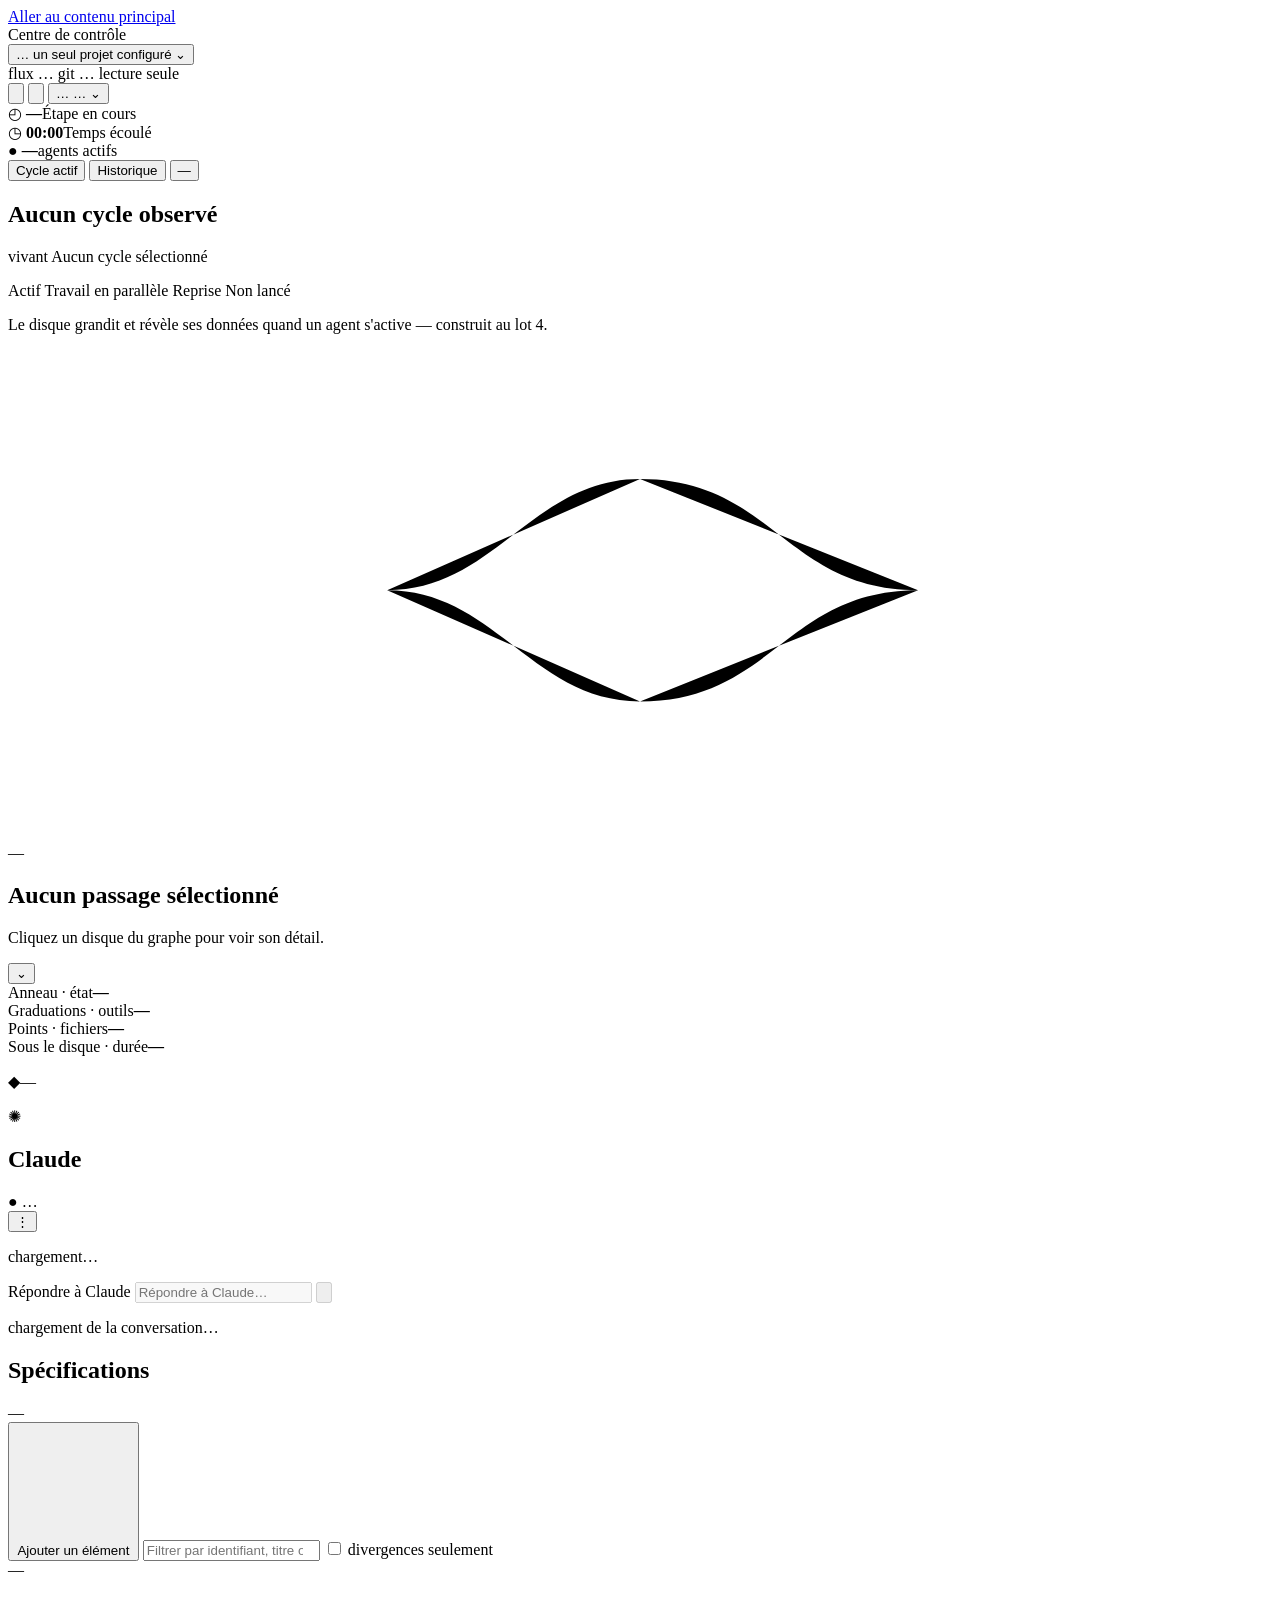
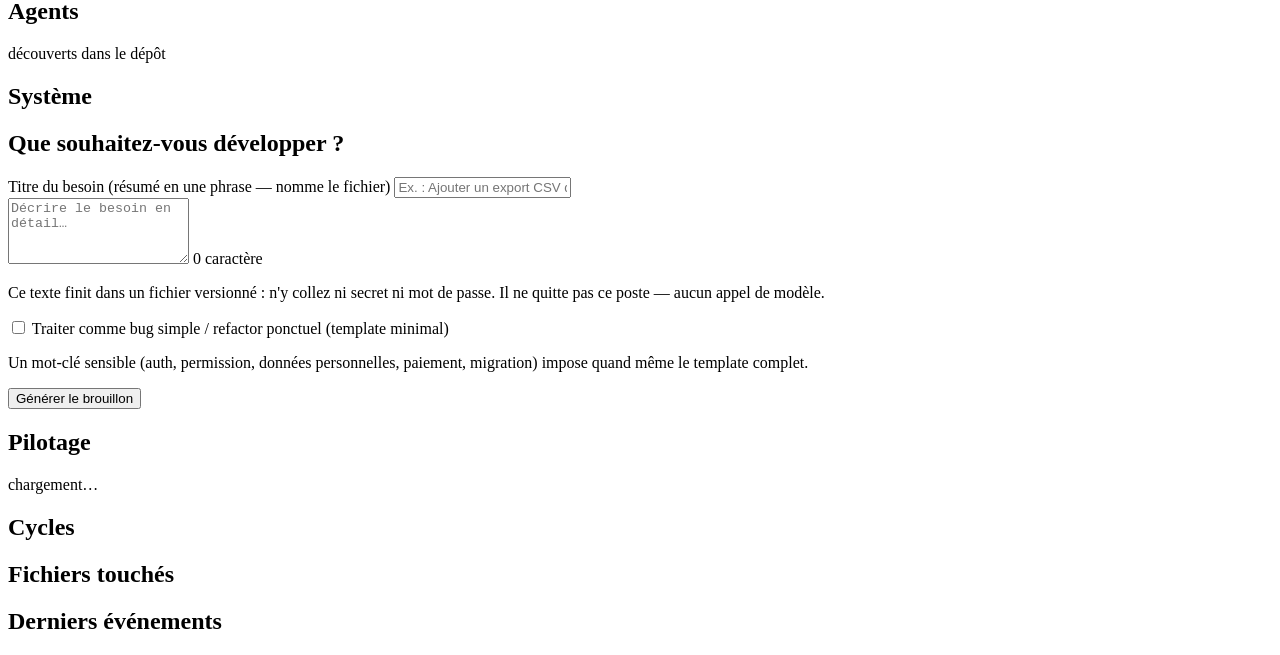
==== commit f86db447: "feat(centre): la conversation, un tube qu'on n'écrit que vide Lot 11 de feature-021 étendu — feature" ====
--- a/control-center/web/index.html
+++ b/control-center/web/index.html
@@ -137,7 +137,10 @@
          aucun disque d'agent (`agent-node`/`agent-wrap`, classes adoptées
          mais quarantinées jusqu'au lot 4 dans `F3A_CLASSES_ADOPTEES_
          ABSENTES`). Le panneau de conversation permanente (`claude-panel`)
-         est hors périmètre de ce cycle (feature-022, différé par F0). -->
+         est câblé au LOT 11 (feature-022, absorbée) : markup et classes
+         repris par sélecteur du prototype (l.754-764), grille 72/28
+         `.workspace` réactivée (`minmax(0,1fr) 340px`, même valeur que le
+         prototype). -->
     <div class="workspace">
       <section class="cycle-surface" aria-labelledby="cycle-title">
         <div class="cycle-toolbar">
@@ -229,6 +232,80 @@
           <span class="ok" id="repo-strip-ok" hidden><span aria-hidden="true">●</span><span class="visually-hidden">dépôt accessible</span></span>
         </p>
       </section>
+
+      <!-- Panneau de conversation permanent (feature-022, absorbée, lot 11).
+           Markup/classes repris VERBATIM par sélecteur du prototype
+           (l.754-764) : `.claude-panel`/`.claude-title`/`.claude-ident`/
+           `.claude-mark`/`.claude-status`/`.conversation`/`.message`/
+           `.message-avatar`/`.bubble`/`.question`/`.composer`/
+           `.send-button` — tous classes ADOPTÉES (F0, lot 11). Le contenu
+           du fil (`#conversation`) est intégralement reconstruit par
+           `rendreConversation()` (app.js) : ce que ce fichier porte est le
+           SEUL contenu initial neutre, jamais affiché tel quel une fois le
+           premier `GET /api/conversation` répondu. -->
+      <aside class="claude-panel" aria-labelledby="claude-title">
+        <div class="claude-title">
+          <div class="claude-ident">
+            <span class="claude-mark" aria-hidden="true">✺</span>
+            <span>
+              <h2 id="claude-title">Claude</h2>
+              <span class="claude-status" id="claude-status">
+                <span aria-hidden="true">●</span> …
+              </span>
+            </span>
+          </div>
+          <!-- 5ᵉ et dernière instance d'`icon-button` (F0, lot 11, prototype
+               l.757) : « Options de la conversation ». Aucune fonctionnalité
+               d'options n'existe ce cycle (pas de propriétaire) — même
+               traitement inerte que les icon-button sans propriétaire du
+               lot 7 (`aria-disabled`, JAMAIS `disabled`, motif en clair,
+               aucun `:hover`, ADR-0039). -->
+          <button class="icon-button" type="button" aria-disabled="true"
+                  aria-label="Options de la conversation — aucune option disponible depuis l'interface">
+            <span aria-hidden="true">⋮</span>
+          </button>
+        </div>
+
+        <div class="conversation" id="conversation" aria-live="polite">
+          <p class="vide">chargement…</p>
+        </div>
+
+        <!-- Question bloquante épinglée (F2 de la check-list de feature-022).
+             ⚠️ Écart déclaré, même motif que `.notification-badge`
+             (PIEGES §16) : AUCUNE source de données n'expose de « question
+             posée par l'agent » ce cycle — ni `/api/etat`, ni
+             `/api/conversation` (qui ne porte que les messages UTILISATEUR,
+             server.py `_conversation_lire`), ni `feature-009` (non
+             absorbée). L'élément reste dans le DOM (classe/id adoptés) mais
+             `hidden` en permanence : un texte fabriqué serait pire qu'une
+             absence. -->
+        <div class="question" id="claude-question" hidden>
+          <strong>Question en attente</strong>
+          <p id="claude-question-texte"></p>
+        </div>
+
+        <form class="composer" id="composer">
+          <label class="visually-hidden" for="prompt">Répondre à Claude</label>
+          <!-- `maxlength` = CONFORT client seul (S3.3) : le serveur reste
+               l'autorité, `POST /api/conversation` revalide la borne de
+               8192 caractères indépendamment (server.py,
+               `_TAILLE_MAX_TEXTE_CONVERSATION`) et la fait respecter même
+               si ce champ était contourné. -->
+          <input id="prompt" autocomplete="off" placeholder="Répondre à Claude…"
+                 maxlength="8192" disabled>
+          <!-- `id` ajouté (absent du prototype, qui ne cible ce bouton par
+               aucun script) : convention de ce module, AUCUN
+               `document.querySelector` n'est utilisé (app.js l.1429), le
+               bac à sable `vm` des harnais ne l'implémente pas non plus
+               (PIEGES §38 contexte). -->
+          <button class="send-button" id="envoyer-conversation" type="submit"
+                  aria-label="Envoyer le message" disabled>
+            <svg viewBox="0 0 24 24" aria-hidden="true" focusable="false"><path d="m22 2-7 20-4-9-9-4Z"></path><path d="M22 2 11 13"></path></svg>
+          </button>
+        </form>
+        <p class="note" id="composer-etat" aria-live="polite">chargement de la conversation…</p>
+        <p class="note erreur" id="conversation-erreur" role="alert" hidden></p>
+      </aside>
     </div>
 
     <!-- Kanban M3 câblé (F10, feature-021 cycle 2, lot 5) : `#kanban`
@@ -298,7 +375,12 @@
         <input type="text" id="titre-besoin" maxlength="200" autocomplete="off"
           placeholder="Ex. : Ajouter un export CSV des specs affichées">
       </div>
-      <textarea id="prompt" rows="4"
+      <!-- Renommé `spec-prompt` (feature-021 cycle 2, lot 11, arbitrage
+           architect 2026-09-22 08:10, point (2)) : le prototype assigne
+           `#prompt` au composeur de conversation (`.claude-panel`,
+           ci-dessous) — les noms du prototype sont la clé de jointure des
+           gardes de fidélité, notre id cède le sien. -->
+      <textarea id="spec-prompt" rows="4"
         placeholder="Décrire le besoin en détail…"></textarea>
       <span class="compteur" id="compteur-prompt" aria-live="polite">0 caractère</span>
       <p class="note avert">
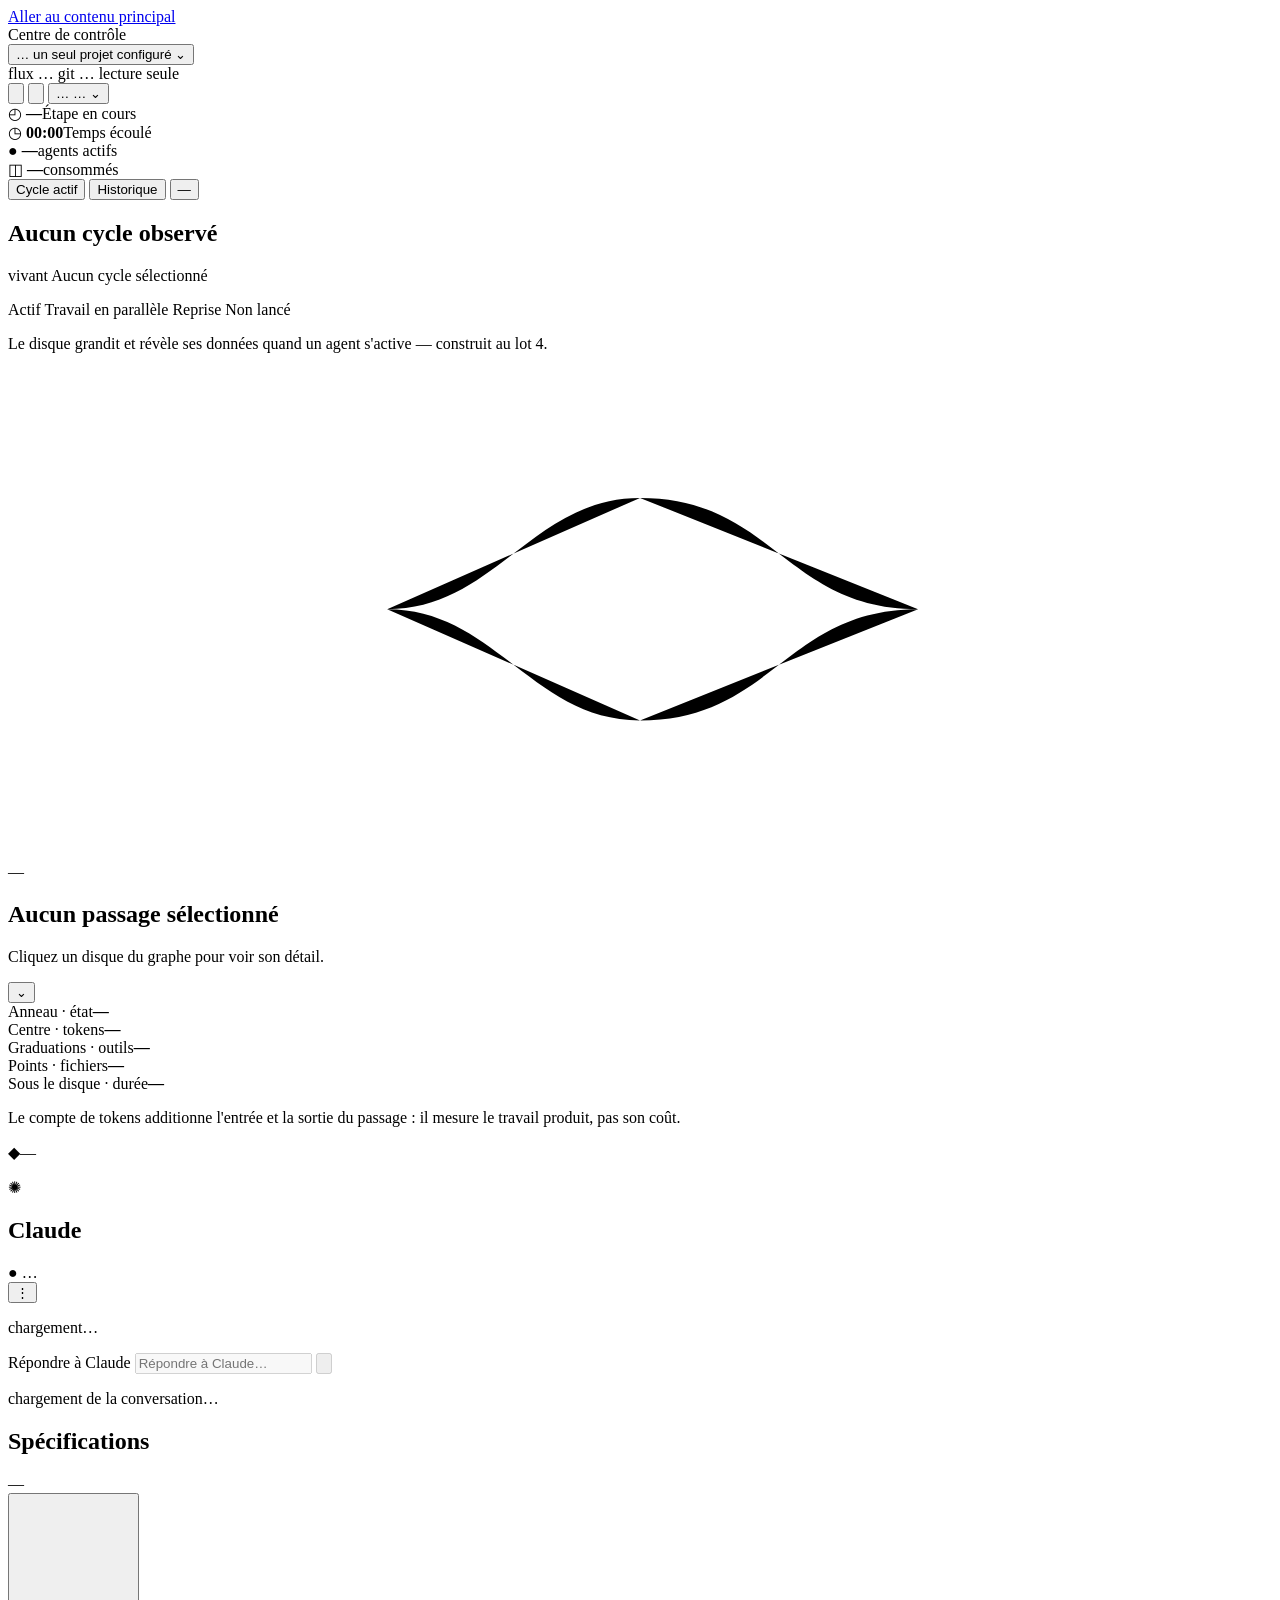
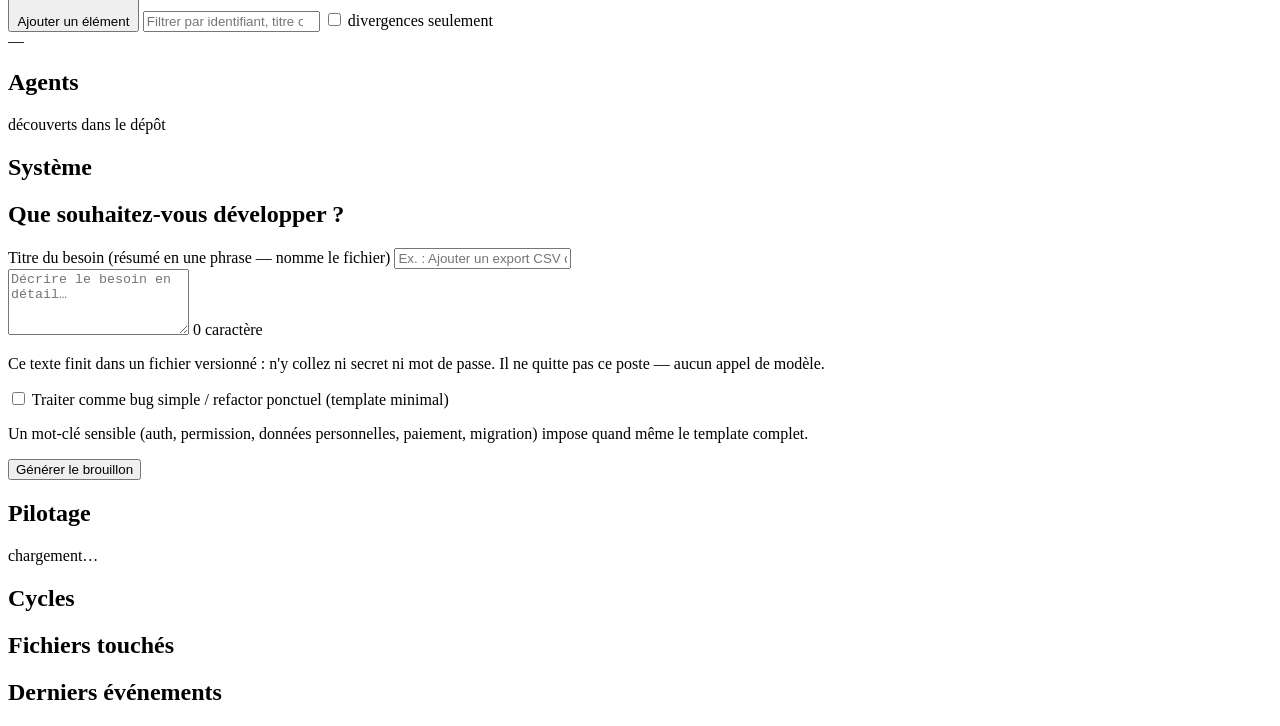
==== commit de22ca63: "feat(centre): le chiffre au centre du disque, et un trou de couverture refermé Lot 12 de feature-021" ====
--- a/control-center/web/index.html
+++ b/control-center/web/index.html
@@ -127,6 +127,14 @@
         <span class="summary-icon" aria-hidden="true">●</span>
         <span class="summary-copy"><strong id="summary-active">—</strong><span>agents actifs</span></span>
       </div>
+      <!-- feature-023 (lot 12) : agrégat des SEULS passages "connu" du cycle
+           affiché — `resumerTokensCycle`, app.js. Valeur initiale « — »,
+           jamais « 0 token » : le premier rafraîchissement peut mettre du
+           temps, et « 0 » se lirait comme une mesure. -->
+      <div class="summary-item">
+        <span class="summary-icon" aria-hidden="true">◫</span>
+        <span class="summary-copy"><strong id="summary-tokens">—</strong><span>consommés</span></span>
+      </div>
     </section>
 
     <!-- Zone de travail (classe adoptée `workspace`) : le graphe d'agents
@@ -217,10 +225,19 @@
           </div>
           <div class="sheet-metrics" id="sheet-metrics">
             <div class="metric"><span>Anneau · état</span><strong id="selected-state">—</strong></div>
+            <!-- feature-023 (lot 12) : `selectionnerPassage` (app.js) pose la
+                 VALEUR ; le libellé dit déjà ce qu'elle compte. Trois textes
+                 possibles : un chiffre (connu), « lecture partielle »
+                 (budget de lecture épuisé, S5.6) ou « indisponible »
+                 (absence propre) — jamais « 0 ». -->
+            <div class="metric"><span>Centre · tokens</span><strong id="selected-tokens">—</strong></div>
             <div class="metric"><span>Graduations · outils</span><strong id="selected-tools">—</strong></div>
             <div class="metric"><span>Points · fichiers</span><strong id="selected-files">—</strong></div>
             <div class="metric"><span>Sous le disque · durée</span><strong id="selected-duration">—</strong></div>
           </div>
+          <!-- F2 (feature-023) : la bottom sheet DIT ce que le chiffre
+               compte — texte FIXE, jamais recalculé (§16 PIEGES). -->
+          <p class="motion-note">Le compte de tokens additionne l'entrée et la sortie du passage : il mesure le travail produit, pas son coût.</p>
         </section>
 
         <!-- Fil d'état du dépôt (classe adoptée `repo-strip`, F0) — données
@@ -453,7 +470,11 @@
       <span class="tool-ticks"></span>
       <span class="agent-face">
         <span class="agent-code">??</span>
-        <span class="agent-data"><span class="file-dots"><i></i><i></i><i></i></span></span>
+        <!-- feature-023 (lot 12) : `.token-value` adopté (F0, lot 12) — posé
+             ici en STATIQUE pour F3a (fidélité), comme `.file-dots` déjà ;
+             le rendu RÉEL, conditionnel, est construit par `app.js`
+             (`construireDisqueAgent`), jamais lu depuis ce gabarit. -->
+        <span class="agent-data"><span class="token-value">—</span><span class="file-dots"><i></i><i></i><i></i></span></span>
       </span>
     </button>
     <span class="agent-name"><strong>—</strong></span>
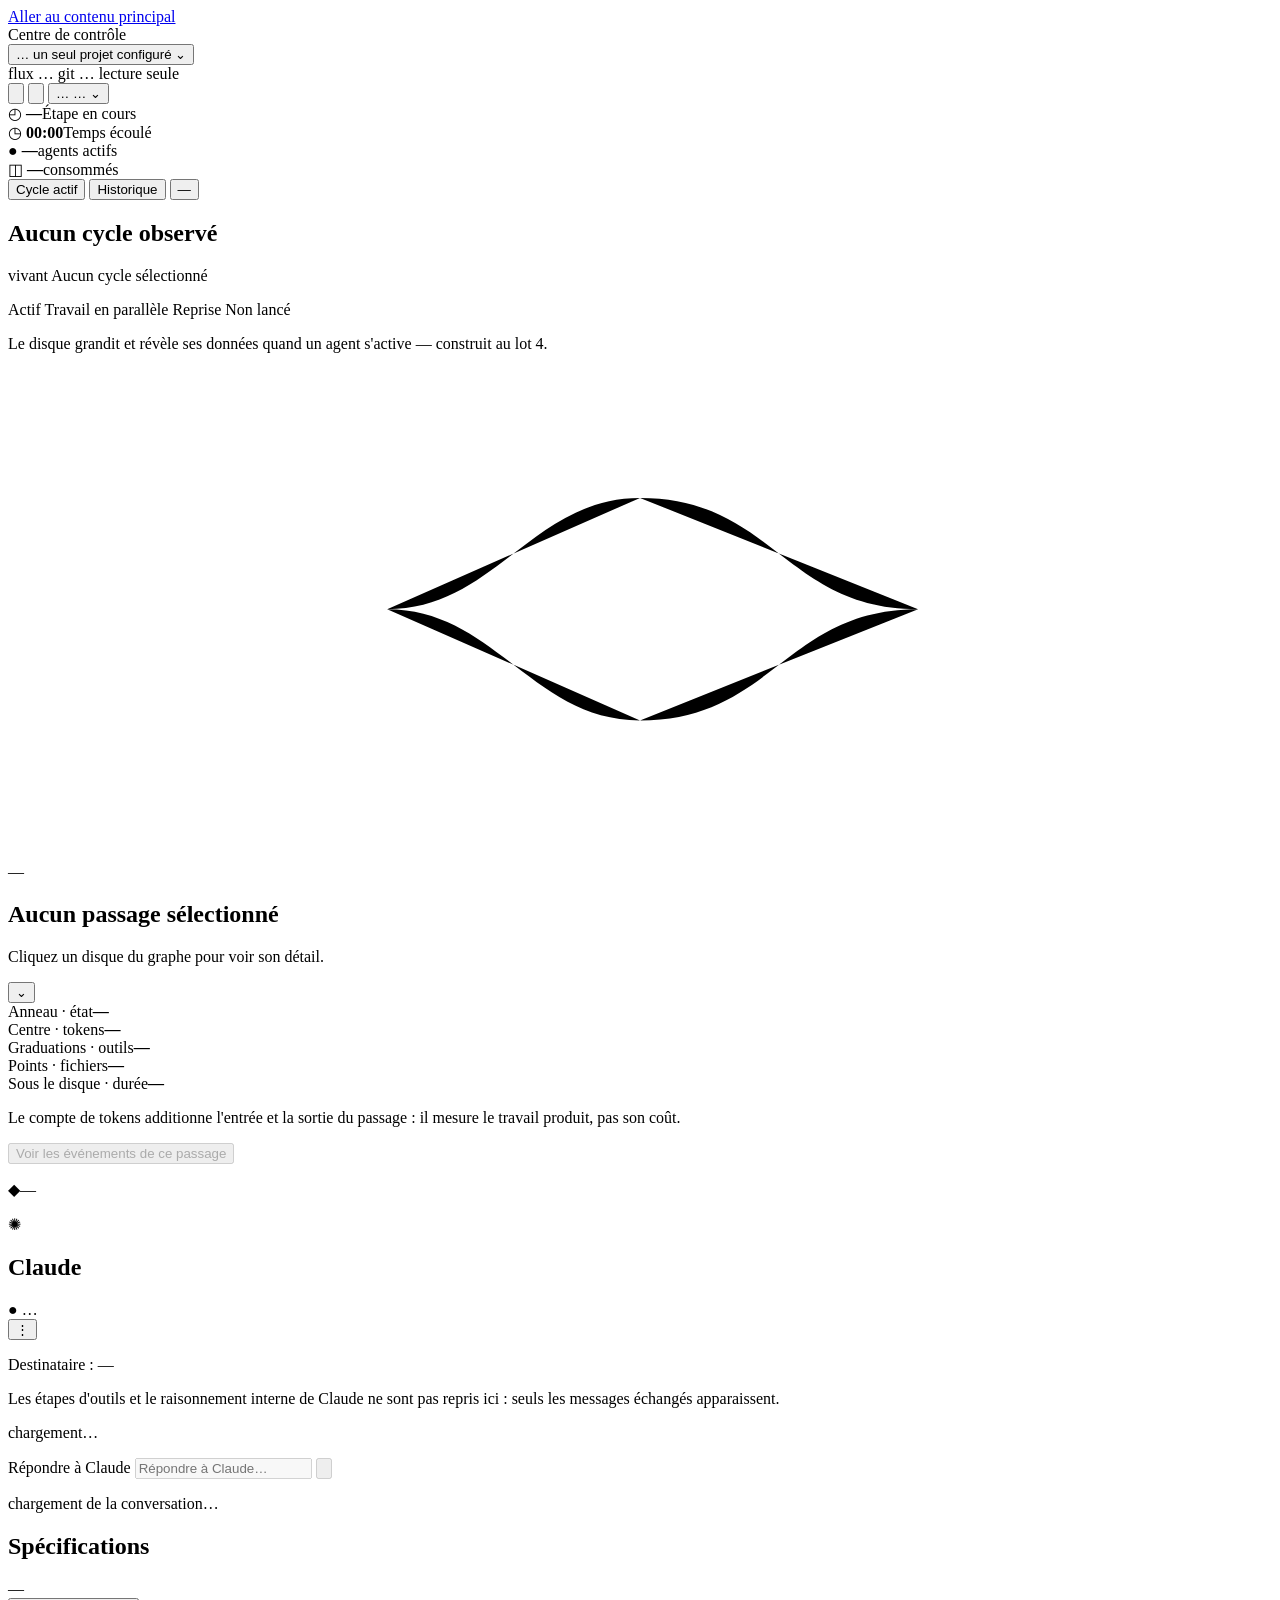
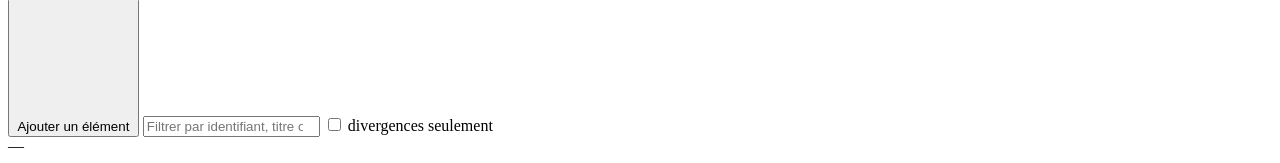
==== commit 3a044dec: "feat(centre): le cockpit parle à la session qu'on lui a demandée, et l'écran cesse de porter ce qu'i" ====
--- a/control-center/web/index.html
+++ b/control-center/web/index.html
@@ -5,15 +5,15 @@
 <meta name="viewport" content="width=device-width, initial-scale=1">
 <title>Centre de contrôle</title>
 <link rel="stylesheet" href="/app.css">
-<!-- Amorçage synchrone (feature-019) : posait `data-section` sur <html>
-     AVANT le premier rendu. Depuis la structure mono-écran (feature-021,
-     cycle 2, lot 3, F7) il n'y a plus de section à masquer/afficher — ce
-     script tourne encore (fichier SERVI, inchangé, hors périmètre du lot 3)
-     mais son attribut n'a plus aucun lecteur côté app.js. Doit rester un
-     fichier SERVI (pas de `<script>` inline : la CSP `default-src 'self'`
-     interdit `unsafe-inline`, voir server.py). Thème sombre retiré
-     (ADR-0033, lot 1) : ce script ne pose plus `data-theme`. -->
-<script src="/theme.js"></script>
+<!-- `theme.js` (amorçage `data-section`, feature-019) N'EST PLUS CHARGÉ ICI
+     depuis la revue de code du cycle `feature-021` (M4) : la structure
+     mono-écran (cycle 2, lot 3, F7) a supprimé `sectionActuelle()`, le seul
+     lecteur côté app.js de l'attribut que ce script posait — un script
+     bloquant dans <head>, une lecture `localStorage` et un attribut posés
+     pour rien, sur toutes les pages. Le fichier reste sur disque et SERVI :
+     `backend/test_server.py` (E10, feature-015) vérifie encore son
+     atteignabilité HTTP, un correctif backend séparé est nécessaire pour le
+     retirer du dépôt. -->
 </head>
 <body>
 
@@ -152,15 +152,19 @@
     <div class="workspace">
       <section class="cycle-surface" aria-labelledby="cycle-title">
         <div class="cycle-toolbar">
+          <!-- Câblage réel (feature-028, lot A) : `cycle-tab-actif`/
+               `cycle-tab-historique` deux MODES d'affichage du même
+               `cycle-canvas`/`detail-sheet` — jamais deux panneaux, jamais
+               `role="tab"` (F7, mono-écran). `#cycle-indice` devient le
+               sélecteur RÉEL en mode Historique : un clic avance d'un cycle
+               vers le précédent (boucle après le plus ancien) — la LISTE
+               complète des cycles reste dans l'accordéon « Cycles »
+               (feature-016), que ce lot ne retire pas encore (voir le
+               journal de bord de `feature-028`). -->
           <div class="cycle-tabs" role="group" aria-label="Vue des cycles">
-            <button class="tab-button" type="button" aria-pressed="true">Cycle actif</button>
-            <button class="tab-button" type="button" aria-pressed="false">Historique</button>
-            <!-- Classe adoptée `small-button` (F0) : sélecteur de cycle,
-                 décoratif à ce lot — le contenu réel (numéro de cycle) vient
-                 de `rendreCycles`/`etat.workflows`, câblé ci-dessous
-                 (F8/F9), la LISTE des cycles antérieurs reste dans
-                 l'accordéon « Cycles » (feature-016, inchangé). -->
-            <button class="small-button" type="button" id="cycle-indice" aria-label="Cycle affiché">—</button>
+            <button class="tab-button" type="button" id="cycle-tab-actif" aria-pressed="true">Cycle actif</button>
+            <button class="tab-button" type="button" id="cycle-tab-historique" aria-pressed="false">Historique</button>
+            <button class="small-button" type="button" id="cycle-indice" aria-label="Cycle affiché" aria-disabled="true">—</button>
           </div>
         </div>
 
@@ -238,6 +242,16 @@
           <!-- F2 (feature-023) : la bottom sheet DIT ce que le chiffre
                compte — texte FIXE, jamais recalculé (§16 PIEGES). -->
           <p class="motion-note">Le compte de tokens additionne l'entrée et la sortie du passage : il mesure le travail produit, pas son coût.</p>
+          <!-- `evenements` (U1 de feature-021) : plus de flux brut permanent —
+               la tranche d'événements DE CE PASSAGE s'ouvre désormais dans le
+               tiroir existant (`#tiroir`), sur demande explicite plutôt qu'en
+               continu (feature-028, lot A1). Désactivé tant qu'aucun passage
+               n'est sélectionné, ou que le passage sélectionné n'a pas
+               d'`agent_id` exploitable (agent principal, backend ancien) —
+               un filtrage approximatif serait pire qu'une absence (§16 PIEGES). -->
+          <button type="button" class="pilotage-secondaire" id="voir-evenements-passage" disabled>
+            Voir les événements de ce passage
+          </button>
         </section>
 
         <!-- Fil d'état du dépôt (classe adoptée `repo-strip`, F0) — données
@@ -250,7 +264,8 @@
         </p>
       </section>
 
-      <!-- Panneau de conversation permanent (feature-022, absorbée, lot 11).
+      <!-- Panneau de conversation permanent (feature-022, absorbée, lot 11 ;
+           REBRANCHÉ sur la session Claude remote persistante par feature-026).
            Markup/classes repris VERBATIM par sélecteur du prototype
            (l.754-764) : `.claude-panel`/`.claude-title`/`.claude-ident`/
            `.claude-mark`/`.claude-status`/`.conversation`/`.message`/
@@ -259,7 +274,13 @@
            du fil (`#conversation`) est intégralement reconstruit par
            `rendreConversation()` (app.js) : ce que ce fichier porte est le
            SEUL contenu initial neutre, jamais affiché tel quel une fois le
-           premier `GET /api/conversation` répondu. -->
+           premier `GET /api/conversation` répondu.
+           `#claude-destinataire-valeur`/`#conversation-portee` (feature-026,
+           ux-ui-designer étape 5) : ids STATIQUES ici (PIEGES §38), visibles
+           AVANT tout `GET /api/conversation` réussi — un basculement
+           silencieux de destinataire ferait atterrir un message dans le
+           mauvais terminal, la note sur la portée dit ce qui manque plutôt
+           que de le laisser deviner. -->
       <aside class="claude-panel" aria-labelledby="claude-title">
         <div class="claude-title">
           <div class="claude-ident">
@@ -283,7 +304,16 @@
           </button>
         </div>
 
-        <div class="conversation" id="conversation" aria-live="polite">
+        <p class="claude-destinataire" id="claude-destinataire">
+          Destinataire : <span class="claude-destinataire-valeur" id="claude-destinataire-valeur">—</span>
+        </p>
+        <p class="note" id="conversation-portee">
+          Les étapes d'outils et le raisonnement interne de Claude ne sont pas
+          repris ici : seuls les messages échangés apparaissent.
+        </p>
+
+        <div class="conversation" id="conversation" aria-live="polite" tabindex="0"
+             role="region" aria-label="Fil de la conversation avec Claude">
           <p class="vide">chargement…</p>
         </div>
 
@@ -374,76 +404,87 @@
       <span id="backlog-column-count" class="visually-hidden">—</span>
     </section>
 
-    <section class="bloc" aria-labelledby="titre-agents">
-      <h2 id="titre-agents">Agents</h2>
-      <p class="note" id="note-agents">découverts dans le dépôt</p>
-      <ul class="agents" id="agents"></ul>
-    </section>
-
-    <section class="bloc" aria-labelledby="titre-systeme">
-      <h2 id="titre-systeme">Système</h2>
-      <dl class="systeme" id="systeme"></dl>
-    </section>
-
-    <section class="bloc demande" aria-labelledby="titre-demande">
-      <h2 id="titre-demande">Que souhaitez-vous développer&nbsp;?</h2>
-      <div class="champ-titre">
-        <label for="titre-besoin">Titre du besoin (résumé en une phrase — nomme le fichier)</label>
-        <input type="text" id="titre-besoin" maxlength="200" autocomplete="off"
-          placeholder="Ex. : Ajouter un export CSV des specs affichées">
-      </div>
-      <!-- Renommé `spec-prompt` (feature-021 cycle 2, lot 11, arbitrage
-           architect 2026-09-22 08:10, point (2)) : le prototype assigne
-           `#prompt` au composeur de conversation (`.claude-panel`,
-           ci-dessous) — les noms du prototype sont la clé de jointure des
-           gardes de fidélité, notre id cède le sien. -->
-      <textarea id="spec-prompt" rows="4"
-        placeholder="Décrire le besoin en détail…"></textarea>
-      <span class="compteur" id="compteur-prompt" aria-live="polite">0 caractère</span>
-      <p class="note avert">
-        Ce texte finit dans un fichier versionné&nbsp;: n'y collez ni secret
-        ni mot de passe. Il ne quitte pas ce poste — aucun appel de modèle.
-      </p>
-      <label class="bascule">
-        <input type="checkbox" id="derogation-minimale">
-        <span>Traiter comme bug simple / refactor ponctuel (template minimal)</span>
-      </label>
-      <p class="note">
-        Un mot-clé sensible (auth, permission, données personnelles,
-        paiement, migration) impose quand même le template complet.
-      </p>
-      <p class="note erreur" id="erreur-generer-brouillon" role="alert" hidden></p>
-      <div class="pilotage-boutons">
-        <button type="button" id="bouton-generer-brouillon" class="pilotage-secondaire">Générer le brouillon</button>
-      </div>
-      <div id="redaction-corps"></div>
-    </section>
-
-    <section class="bloc" aria-labelledby="titre-pilotage">
-      <h2 id="titre-pilotage">Pilotage</h2>
-      <div id="pilotage-corps">
-        <p class="vide">chargement…</p>
-      </div>
-    </section>
-
-    <section class="bloc" aria-labelledby="titre-cycles">
-      <div class="entete-bloc">
-        <h2 id="titre-cycles">Cycles</h2>
-      </div>
-      <p class="note" id="legende-cycles"></p>
-      <ul id="workflows" class="cycles"></ul>
-      <p class="note" id="pied-cycles"></p>
-    </section>
-
-    <section class="bloc" aria-labelledby="titre-fichiers">
-      <h2 id="titre-fichiers">Fichiers touchés</h2>
-      <div id="fichiers"></div>
-    </section>
-
-    <section class="bloc" aria-labelledby="titre-evenements">
-      <h2 id="titre-evenements">Derniers événements</h2>
-      <ol class="timeline" id="timeline"></ol>
-    </section>
+    <!-- ⚠️ `agents` (U1 de feature-021) SUPPRIMÉE ICI — feature-028, lot A1.
+         La source de vérité reste `.claude/agents/<rôle>.md` ; l'identité
+         couleur/sigle survit dans la légende du diagramme. Verdict U1
+         appliqué : SUPPRIMÉE entière (aucun repli, aucune migration
+         déclarée pour cette section). -->
+
+    <!-- ⚠️ `systeme` SUPPRIMÉE ICI — feature-028, décision humaine du
+         2026-09-23 : « Supprime système. Je ne souhaite pas que ça aille
+         ailleurs. » AU-DELÀ de `U1` de feature-021, qui exigeait une
+         MIGRATION (Divergences/Budget max/Écrivains en pastilles d'un
+         panneau « État du dépôt » — panneau qui n'existe toujours pas).
+         L'humain a tranché : pas de migration, retrait sec, aucune
+         destination. Dépôt/Fichiers touchés dupliqués dans `.repo-strip` ;
+         Divergences dupliquée dans `#compteur-specs`. ⚠️ Budget max/
+         Écrivains, dupliqués à l'origine dans la note de plafond du
+         panneau Pilotage, et Workflows, dupliqué à l'origine dans la
+         légende de l'accordéon Cycles, ont PERDU ce second porteur à leur
+         tour (feature-028, lots C1/pilotage dédié — accordéon puis panneau
+         retirés entiers) : ces deux informations ne sont plus affichées
+         nulle part. Seule « Configuration : lue/défauts » n'a jamais eu de
+         doublon — signalé, pas inventé (voir rapport du lot). -->
+
+    <!-- ⚠️ `demande` (« Que souhaitez-vous développer ? ») SUPPRIMÉE ICI —
+         feature-028, lot C2 : câblée par B3, `#add-item-dialog` (le `+`) en
+         est désormais le SEUL point d'entrée — MÊME machine à états
+         (`redaction`, `SURFACES_REDACTION` dans `app.js`), jamais un second
+         chemin. `#titre-besoin`/`#spec-prompt`/`#bouton-generer-brouillon`/
+         `#redaction-corps` disparaissent avec elle. `#derogation-minimale`
+         (case « bug simple / refactor ponctuel (template minimal) ») a un
+         ÉQUIVALENT dans `#add-item-dialog` (`#item-derogation-minimale`,
+         feature-028, lot pilotage dédié — `CLAUDE.md` l'impose, ce n'était
+         pas une question de goût) : voir le commentaire sur
+         `#add-item-dialog`, plus bas, pour la différence de contrat avec
+         `demande` (`type`/`minimal` INDÉPENDANTS ici, jamais dérivés d'une
+         seule case). -->
+
+    <!-- ⚠️ `pilotage` (le panneau générique « Piloter par clé », `#pilotage-
+         corps`) SUPPRIMÉE ICI — feature-028, lot pilotage dédié, décision
+         humaine du 2026-09-23 : « Pour le pilotage, lance le lot. » Le
+         lancement générique par clé ne pouvait de toute façon lancer QUE ce
+         que `[commandes]` déclare, et la configuration ne déclare que
+         `demo`/`lent`, deux commandes d'exemple sans usage réel (« Demo ou
+         lent n'ont pas de sens », décision humaine). ⚠️ SI une VRAIE
+         commande est un jour déclarée dans `[commandes]`, elle n'aura plus
+         AUCUN point d'accès générique — capacité retirée sous une CONDITION
+         D'ENVIRONNEMENT (la configuration actuelle ne déclare que des
+         exemples), pas sous une décision de conception : à re-corriger le
+         jour où cette condition change. Le lancement et l'interruption PAR
+         CARTE (menu `⋮` de chaque carte de spec) restent pleinement
+         fonctionnels — ils réutilisent l'état d'exécution partagé
+         (`pilotage`, `app.js`), pas ce panneau. `#jauge-pilotage` (barre du
+         haut) reste, lui aussi INCHANGÉ : ce badge n'a jamais fait partie
+         de cette section. -->
+
+    <!-- ⚠️ `cycles` (l'accordéon « Cycles », `#workflows`) SUPPRIMÉE ICI —
+         feature-028, lot C1, décision humaine 1B (2026-09-23) : « L'accordéon
+         est retiré, ses deux informations sont PERDUES » (propriétés
+         agrégées du cycle — outils, fichiers écrits, rebouclages, agents
+         simultanés — et la chaîne textuelle des segments). Retrait ASSUMÉ,
+         même forme que le retrait des diffs. Les onglets « Cycle actif »/
+         « Historique » (`.cycle-tabs`, câblés au lot A de ce même cycle,
+         voir `.cycle-surface` plus haut) restent le SEUL endroit du DOM pour
+         voir un cycle, actif ou passé. ⚠️ Effet de bord signalé, PAS couvert
+         par la décision 1B : la légende (« N sur M cycles affichés ») et le
+         pied (« N événement(s) sans session associée ») disparaissent AVEC
+         l'accordéon — ce bornage n'est affiché nulle part ailleurs. -->
+
+    <!-- ⚠️ `fichiers` (« Fichiers touchés ») SUPPRIMÉE ICI — feature-028,
+         décision humaine du 2026-09-23 : « la consultation des diffs ne va
+         nulle part ». Retrait de capacité ASSUMÉ, pas une migration : la
+         liste des fichiers touchés du dépôt reste lisible via `.repo-strip`
+         (fil d'état du dépôt, bande de résumé), mais le détail par fichier
+         (diff) n'a plus de surface d'appel. `rendreFichiers`/`ouvrirDiff`
+         retirés d'`app.js` ; `/api/diff` n'a donc plus d'appelant frontal
+         (signalé à `doc-writer` et au GATE, feature-028). -->
+
+    <!-- ⚠️ `evenements` (U1 de feature-021) SUPPRIMÉE ICI comme panneau
+         PERMANENT — feature-028, lot A1. Le flux brut en continu disparaît ;
+         la tranche d'événements d'un passage reste accessible à la demande
+         via le bouton du détail (`#voir-evenements-passage`, plus haut), qui
+         ouvre `#tiroir`. `#timeline`/`rendreTimeline` retirés d'`app.js`. -->
 
   </main>
 </div>
@@ -553,8 +594,19 @@
      n'est PAS un `<dialog>` (comme dans le prototype : un menu n'est pas une
      modale plein-écran) — sa fermeture au clic extérieur/Échap/redimension-
      nement est gérée par `app.js`, jamais par `inert`. -->
+<!-- `menu-interrupt-cycle` (feature-028, lot A, GATE C3) : n'apparaît QUE sur
+     la carte dont la spec est le lancement COURANT (`data-interrompable`,
+     posé par `rendreKanban` d'après `etat.lancement_spec_id === spec.id`),
+     jamais un item générique — `POST /api/interrompre` sans `spec_id` tue
+     le lancement courant, quel qu'il soit, et l'item mentirait sur une
+     autre carte. Groupé avec « Lancer un cycle » (même divider, `launch-
+     divider`, visible si L'UN OU L'AUTRE des deux est présent) : ce sont
+     les deux actions de contrôle du cycle, séparées de « Voir les
+     détails »/« Modifier »/« Supprimer » qui portent sur la SPEC, pas sur
+     un lancement. -->
 <div class="context-menu" id="context-menu" role="menu" hidden>
   <button class="menu-item launch-action" id="menu-launch-cycle" type="button" role="menuitem"><span class="menu-icon" aria-hidden="true">▶</span><span>Lancer un cycle</span></button>
+  <button class="menu-item danger" id="menu-interrupt-cycle" type="button" role="menuitem"><span class="menu-icon" aria-hidden="true">■</span><span>Interrompre</span></button>
   <div class="menu-divider" id="launch-divider"></div>
   <button class="menu-item" id="view-details" type="button" role="menuitem"><span class="menu-icon" aria-hidden="true">◉</span><span>Voir les détails</span></button>
   <button class="menu-item" id="edit-item" type="button" role="menuitem"><span class="menu-icon" aria-hidden="true">✎</span><span>Modifier</span></button>
@@ -576,12 +628,38 @@
   <div class="feature-dialog-actions"><button class="secondary" id="feature-edit" type="button">Modifier</button><button class="primary" id="feature-done" type="button">Fermer</button></div>
 </dialog>
 
-<!-- `#add-item-dialog` : markup/classes repris tels quels du prototype
-     (l.822-844) pour la fidélité structurelle (F0). Sa soumission reste
-     INERTE — voir le commentaire sur `#open-add-item` plus haut : câbler un
-     vrai appel réseau ici sortirait du périmètre déclaré de cette spec
-     (« rédaction par Claude » = feature-024). Ouverture/fermeture et
-     validation de formulaire (HTML natif, `required`) restent fonctionnelles. -->
+<!-- `#add-item-dialog` : markup/classes repris du prototype (l.822-844, F0)
+     pour la fidélité structurelle, câblé au lot B (feature-028, GATE C1/C2) —
+     c'est désormais le SEUL point d'entrée du chemin de rédaction (`demande`
+     retirée en B4, une fois ce lot vérifié). Un seul AJOUT à la fidélité
+     (GATE C2, au minimum nécessaire) : le prototype n'a PAS de champ titre,
+     alors que le SLUG (donc le nom de fichier réel) en dérive — `#item-title`
+     AJOUTÉ, même libellé que `#titre-besoin` (`demande`, avant son retrait).
+     `#item-priority` (`select`, prototype) reste EN PLACE, fidélité intacte,
+     mais INERTE : `preparer_brouillon(config, genre, titre, texte, minimal)`
+     n'a aucun champ serveur pour une priorité, et le GATE interdit de la
+     concaténer à l'aveugle dans `contenu` côté client — MÊME traitement que
+     le 5ᵉ `icon-button` sans propriétaire (« Options de la conversation »,
+     `.claude-panel` ci-dessus, ADR-0039) : ni lu ni envoyé, `aria-disabled`
+     posé par `app.js`, motif en clair, jamais silencieux.
+     `#item-type` (feature/bug, DÉJÀ présent au prototype) est réutilisé TEL
+     QUEL pour `type` — aucun champ neuf pour lui.
+     `#item-derogation-minimale` AJOUTÉ (feature-028, lot pilotage dédié) :
+     `CLAUDE.md` IMPOSE le gabarit minimal pour un bug simple/refactor
+     ponctuel (« le format minimal specs/modele.md suffit ») — produire
+     systématiquement le gabarit complet depuis le `+` y contrevenait,
+     laissé par défaut sûr (pas une décision) au lot précédent, corrigé ici.
+     INDÉPENDANTE de `#item-type` (contrairement à `demande`, retirée, qui
+     dérivait `type` ET `minimal` d'UNE seule case) : un « bug » n'exige pas
+     forcément le gabarit minimal, ni l'inverse. Le fail-closed serveur sur
+     mot-clé sensible (`escalade_necessaire`) reste actif — la note en
+     dessous le dit, comme dans `demande`.
+     Machine à états PARTAGÉE avec l'ancien flux `demande` (`redaction`,
+     `surClicGenererBrouillon`/`rendreRedaction`, plus bas dans `app.js`) :
+     UN clic sur « Générer le brouillon » ici = `POST /api/spec/brouillon`
+     SEUL, jamais enchaîné à l'écriture (GATE C1 — la relecture humaine du
+     Markdown avant `/api/spec/ecrire` est la garde de `feature-008`, ce lot
+     ne la contourne pas). -->
 <dialog class="add-item-dialog" id="add-item-dialog" aria-labelledby="add-item-title" aria-describedby="add-item-intro">
   <div class="feature-dialog-header">
     <div class="feature-dialog-heading"><span class="feature-kind">Backlog</span><h2 id="add-item-title">Ajouter un élément</h2></div>
@@ -589,20 +667,50 @@
   </div>
   <form class="add-item-form" id="add-item-form">
     <div class="add-item-body">
-      <p class="form-intro" id="add-item-intro">Décrivez le besoin. Cette action n’est pas encore reliée à l’écriture — voir feature-024.</p>
+      <p class="form-intro" id="add-item-intro">Décrivez le besoin. Un brouillon est généré depuis le template du projet — à relire avant toute écriture sur disque.</p>
       <div class="form-grid">
         <fieldset class="form-field full" style="border:0;padding:0;margin:0">
           <legend class="field-label">Type d’élément</legend>
           <div class="type-segment">
-            <label class="type-option"><input type="radio" name="item-type" value="feature" checked><span>Feature</span></label>
-            <label class="type-option"><input type="radio" name="item-type" value="bug"><span>Bug</span></label>
+            <label class="type-option"><input type="radio" name="item-type" id="item-type-feature" value="feature" checked><span>Feature</span></label>
+            <label class="type-option"><input type="radio" name="item-type" id="item-type-bug" value="bug"><span>Bug</span></label>
           </div>
         </fieldset>
-        <div class="form-field full"><label for="item-description">Description <span aria-hidden="true">*</span></label><textarea id="item-description" name="description" required maxlength="280" placeholder="Décrivez le besoin ou le comportement observé…"></textarea><span class="field-help">Une ou deux phrases centrées sur le résultat attendu.</span></div>
-        <div class="form-field full"><label for="item-priority">Priorité</label><select id="item-priority" name="priority"><option value="Moyenne" selected>Moyenne</option><option value="Haute">Haute</option><option value="Basse">Basse</option></select></div>
-      </div>
+        <div class="form-field full">
+          <label for="item-title">Titre du besoin (résumé en une phrase — nomme le fichier)</label>
+          <input type="text" id="item-title" name="title" required maxlength="200" autocomplete="off"
+            placeholder="Ex. : Ajouter un export CSV des specs affichées">
+        </div>
+        <div class="form-field full"><label for="item-description">Description <span aria-hidden="true">*</span></label><textarea id="item-description" name="description" required placeholder="Décrivez le besoin ou le comportement observé…"></textarea><span class="field-help">Ce texte finit dans un fichier versionné : n’y collez ni secret ni mot de passe. Il ne quitte pas ce poste — aucun appel de modèle.</span></div>
+        <!-- M1 (revue de code, feature-028) : `aria-disabled` SEUL ne suffit
+             pas à un `<select>` (contrairement à un `<button>` inerte,
+             ADR-0039) — l'utilisateur peut changer sa valeur au clavier ou
+             à la souris, et ce choix serait jeté en silence (jamais lu par
+             `lireChampsSurface`). `disabled` réel, EN PLUS : le motif reste
+             en clair dans `.field-help`, jamais un contrôle inerte muet. -->
+        <div class="form-field full"><label for="item-priority">Priorité</label><select id="item-priority" name="priority" disabled aria-disabled="true"><option value="Moyenne" selected>Moyenne</option><option value="Haute">Haute</option><option value="Basse">Basse</option></select><span class="field-help">Non relié à l’écriture — aucun champ du template ne porte de priorité (voir le commentaire sur `#add-item-dialog`).</span></div>
+      </div>
+      <!-- `#item-derogation-minimale` (feature-028, lot pilotage dédié) :
+           reprend le libellé et la note de `demande` (retirée) TELS QUELS —
+           même contrat serveur (`minimal`), même avertissement fail-closed. -->
+      <label class="bascule">
+        <input type="checkbox" id="item-derogation-minimale">
+        <span>Traiter comme bug simple / refactor ponctuel (template minimal)</span>
+      </label>
+      <p class="note">
+        Un mot-clé sensible (auth, permission, données personnelles,
+        paiement, migration) impose quand même le template complet.
+      </p>
+      <!-- B2a (revue de code, feature-028) : DÉPLACÉS ICI, à l'INTÉRIEUR de
+           `.add-item-body` (ils vivaient en FRÈRES DE `.add-item-body`,
+           enfants directs de `.add-item-form` — donc hors de la seule
+           rangée de grille qui défile, `minmax(0,1fr)`) — voir le
+           commentaire sur `.add-item-form`, app.css, pour la mesure du
+           défaut et le choix entre les deux pistes de la revue. -->
+      <p class="note erreur" id="erreur-generer-item-brouillon" role="alert" hidden></p>
+      <div id="add-item-redaction-corps"></div>
     </div>
-    <div class="add-item-actions"><span class="required-note"><span aria-hidden="true">*</span> Champs obligatoires</span><div class="form-buttons"><button class="cancel" id="cancel-add-item" type="button">Annuler</button><button class="submit" type="submit">Ajouter au backlog</button></div></div>
+    <div class="add-item-actions"><span class="required-note"><span aria-hidden="true">*</span> Champs obligatoires</span><div class="form-buttons"><button class="cancel" id="cancel-add-item" type="button">Annuler</button><button class="submit" id="bouton-generer-item-brouillon" type="submit">Générer le brouillon</button></div></div>
   </form>
 </dialog>
 
@@ -629,6 +737,24 @@
   </div>
 </dialog>
 
+<!-- `#claude-compositeur-dialog` : forme RÉACTIVE (pas préventive) du `409`
+     `raison: "compositeur_introuvable"` (feature-026, reboucle « écrire
+     pendant que Claude travaille marche ») — patron de `#delete-dialog`
+     (`<h2>`, `<p>`, `.dialog-actions`), sans champ de saisie : rien à
+     confirmer, seulement à ACCUSER RÉCEPTION, d'où le bouton unique
+     `.cancel` (neutre, PAS `.confirm` — aucune action destructive ici,
+     aucune couleur neuve). Enfant direct de `<body>`, comme les trois
+     autres `<dialog>` : entre donc dans `FRERES_INERTES`
+     (test_app_bug017.js) au même titre qu'eux. Le texte reste dans le
+     composeur — jamais vidé, aucun réessai automatique. -->
+<dialog id="claude-compositeur-dialog" aria-labelledby="claude-compositeur-titre" aria-describedby="claude-compositeur-copie">
+  <h2 id="claude-compositeur-titre">Message non envoyé</h2>
+  <p id="claude-compositeur-copie">L’écran de la session semblerait porter une confirmation ou un dialogue — un message envoyé maintenant risquerait d’y répondre à votre place. Le texte n’a pas été envoyé et reste dans le composeur.</p>
+  <div class="dialog-actions">
+    <button class="cancel" id="claude-compositeur-fermer" type="button">Compris</button>
+  </div>
+</dialog>
+
 <!-- Module PUR du diagramme de déroulé (feature-017) — chargé AVANT app.js,
      qui appelle sa fonction `disposer()`. Zéro dépendance (ADR-0006), zéro
      import : les deux fichiers partagent la portée globale d'un script
